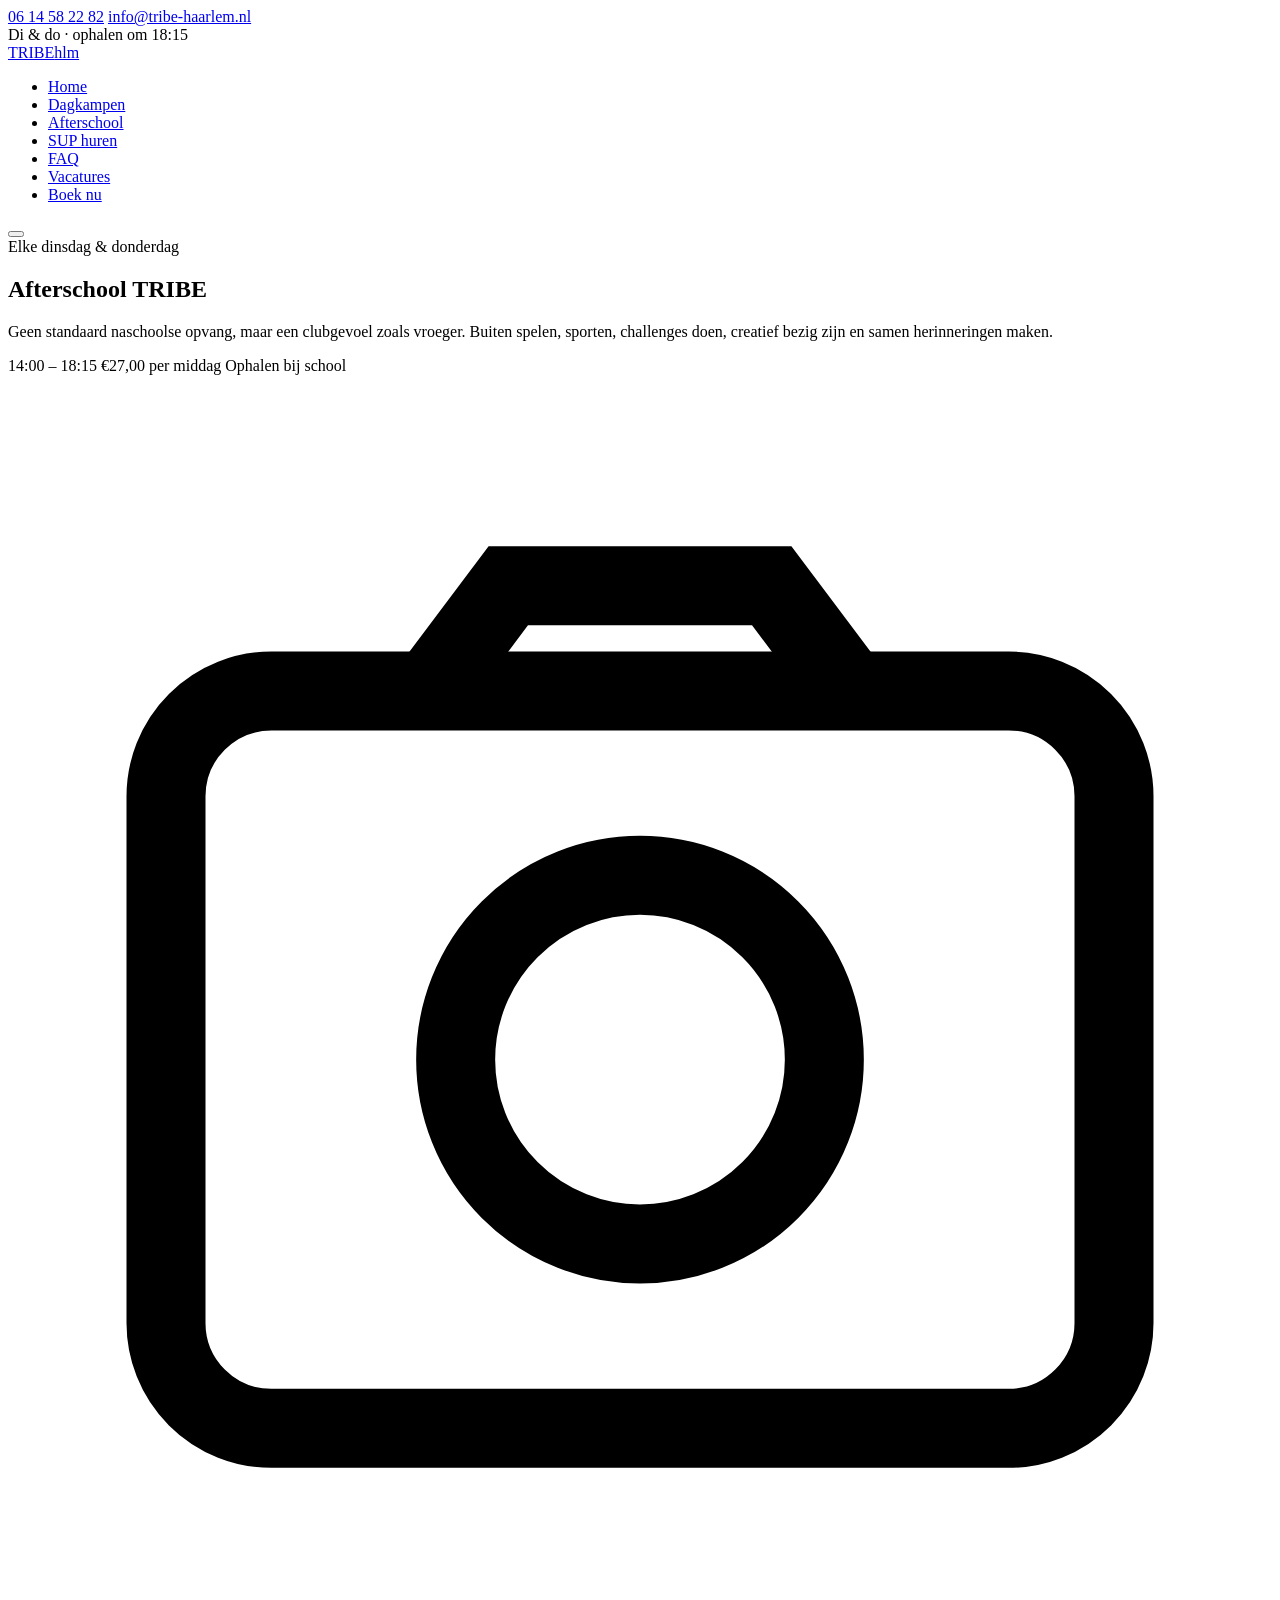
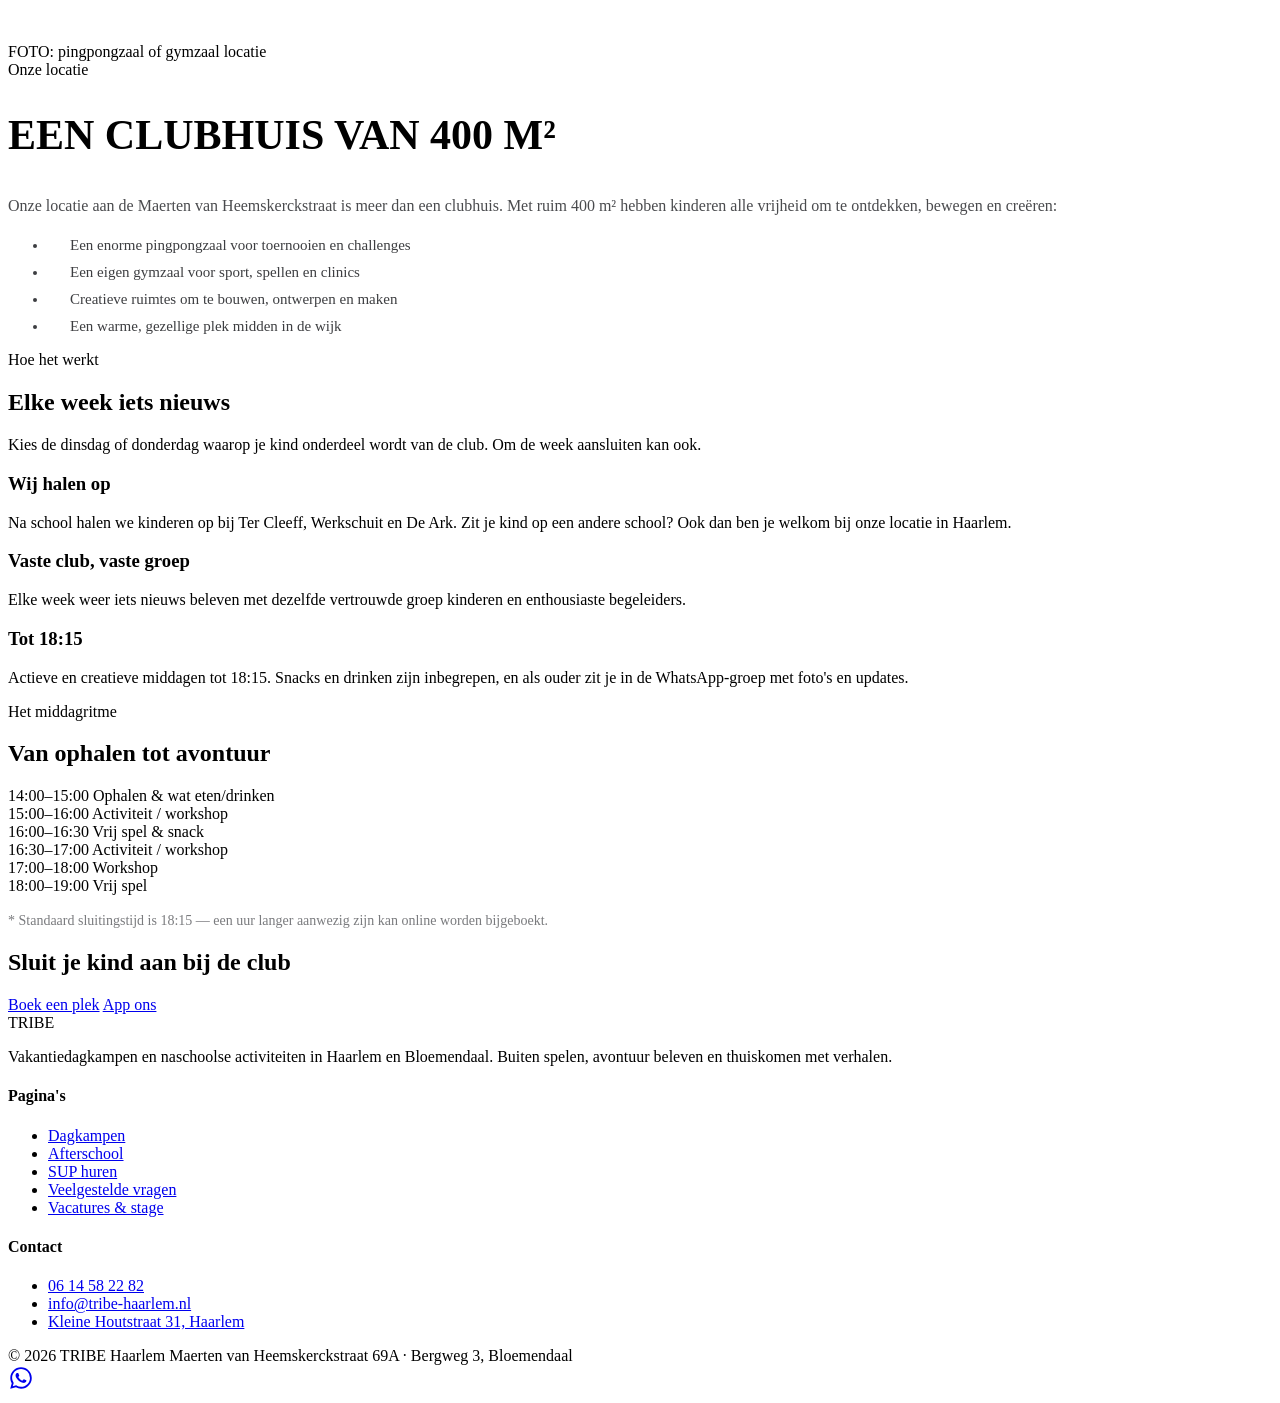
==== index.html @ 8647048a "Add initial index.html for TRIBE Haarlem" ====
<!DOCTYPE html>
<html lang="nl">
<head>
<meta charset="UTF-8">
<meta name="viewport" content="width=device-width, initial-scale=1.0">
<title>Afterschool Club — TRIBE Haarlem</title>
<meta name="description" content="Elke dinsdag en donderdag: TRIBE afterschool club in Haarlem. Ophalen bij Ter Cleeff, Werkschuit en De Ark, sluiten om 18:15. €27,00 per middag.">
<link rel="stylesheet" href="assets/style.css">
</head>
<body>

<div class="topbar">
  <div class="wrap">
    <div class="topbar-links">
      <a href="tel:0614582282">06 14 58 22 82</a>
      <a href="mailto:info@tribe-haarlem.nl">info@tribe-haarlem.nl</a>
    </div>
    <div>Di &amp; do · ophalen om 18:15</div>
  </div>
</div>

<header class="site-header">
  <nav class="nav wrap">
    <a href="index.html" class="logo">TRIBE<span>hlm</span></a>
    <ul class="nav-links" id="navLinks">
      <li><a href="index.html">Home</a></li>
      <li><a href="dagkampen.html">Dagkampen</a></li>
      <li><a href="afterschool.html" aria-current="page">Afterschool</a></li>
      <li><a href="sup.html">SUP huren</a></li>
      <li><a href="faq.html">FAQ</a></li>
      <li><a href="vacatures.html">Vacatures</a></li>
      <li><a href="contact.html" class="nav-cta">Boek nu</a></li>
    </ul>
    <button class="burger" id="burgerBtn" aria-label="Menu openen" aria-expanded="false">
      <span></span><span></span><span></span>
    </button>
  </nav>
</header>

<main>

  <section class="page-hero">
    <div class="wrap">
      <div class="eyebrow">Elke dinsdag &amp; donderdag</div>
      <h1>Afterschool TRIBE</h1>
      <p>Geen standaard naschoolse opvang, maar een clubgevoel zoals vroeger. Buiten spelen, sporten, challenges doen, creatief bezig zijn en samen herinneringen maken.</p>
      <div class="badge-strip">
        <span>14:00 – 18:15</span>
        <span>€27,00 per middag</span>
        <span>Ophalen bij school</span>
      </div>
    </div>
  </section>

  <section class="section">
    <div class="wrap two-col">
      <div class="photo-frame placeholder">
        <svg viewBox="0 0 24 24" fill="none" stroke="currentColor" stroke-width="1.5"><rect x="3" y="6" width="18" height="14" rx="2"/><circle cx="12" cy="13" r="3.5"/><path d="M8 6l1.5-2h5L16 6"/></svg>
        <span>FOTO: pingpongzaal of gymzaal locatie</span>
      </div>
      <div>
        <div class="eyebrow">Onze locatie</div>
        <h2 style="font-size:clamp(28px,4vw,42px); text-transform:uppercase; line-height:1.04;">Een clubhuis van 400 m²</h2>
        <p style="margin-top:16px; font-size:16px; line-height:1.7; color:#4a4b4e;">Onze locatie aan de Maerten van Heemskerckstraat is meer dan een clubhuis. Met ruim 400 m² hebben kinderen alle vrijheid om te ontdekken, bewegen en creëren:</p>
        <ul style="margin-top:18px; display:flex; flex-direction:column; gap:10px;">
          <li style="padding-left:22px; position:relative; font-size:15px; color:#3d3e41;"><span style="position:absolute; left:0; top:8px; width:8px; height:8px; background:var(--sand); border-radius:2px;"></span>Een enorme pingpongzaal voor toernooien en challenges</li>
          <li style="padding-left:22px; position:relative; font-size:15px; color:#3d3e41;"><span style="position:absolute; left:0; top:8px; width:8px; height:8px; background:var(--sand); border-radius:2px;"></span>Een eigen gymzaal voor sport, spellen en clinics</li>
          <li style="padding-left:22px; position:relative; font-size:15px; color:#3d3e41;"><span style="position:absolute; left:0; top:8px; width:8px; height:8px; background:var(--sand); border-radius:2px;"></span>Creatieve ruimtes om te bouwen, ontwerpen en maken</li>
          <li style="padding-left:22px; position:relative; font-size:15px; color:#3d3e41;"><span style="position:absolute; left:0; top:8px; width:8px; height:8px; background:var(--sand); border-radius:2px;"></span>Een warme, gezellige plek midden in de wijk</li>
        </ul>
      </div>
    </div>
  </section>

  <!-- HOE HET WERKT -->
  <section class="section section-charcoal">
    <div class="wrap">
      <div class="section-head">
        <div class="eyebrow">Hoe het werkt</div>
        <h2>Elke week iets nieuws</h2>
        <p>Kies de dinsdag of donderdag waarop je kind onderdeel wordt van de club. Om de week aansluiten kan ook.</p>
      </div>
      <div class="steps">
        <div class="step">
          <h3>Wij halen op</h3>
          <p>Na school halen we kinderen op bij Ter Cleeff, Werkschuit en De Ark. Zit je kind op een andere school? Ook dan ben je welkom bij onze locatie in Haarlem.</p>
        </div>
        <div class="step">
          <h3>Vaste club, vaste groep</h3>
          <p>Elke week weer iets nieuws beleven met dezelfde vertrouwde groep kinderen en enthousiaste begeleiders.</p>
        </div>
        <div class="step">
          <h3>Tot 18:15</h3>
          <p>Actieve en creatieve middagen tot 18:15. Snacks en drinken zijn inbegrepen, en als ouder zit je in de WhatsApp-groep met foto's en updates.</p>
        </div>
      </div>
    </div>
  </section>

  <!-- DAGRITME -->
  <section class="section">
    <div class="wrap">
      <div class="section-head">
        <div class="eyebrow">Het middagritme</div>
        <h2>Van ophalen tot avontuur</h2>
      </div>
      <div class="schedule" style="border-color: var(--black); background: var(--sand-pale);">
        <div class="schedule-row">
          <div class="schedule-item" style="border-right-color: rgba(0,0,0,.12);">
            <span class="schedule-time" style="color:var(--sand-dark);">14:00–15:00</span>
            <span class="schedule-label" style="color:var(--black);">Ophalen &amp; wat eten/drinken</span>
          </div>
          <div class="schedule-item" style="border-right-color: rgba(0,0,0,.12);">
            <span class="schedule-time" style="color:var(--sand-dark);">15:00–16:00</span>
            <span class="schedule-label" style="color:var(--black);">Activiteit / workshop</span>
          </div>
          <div class="schedule-item" style="border-right-color: rgba(0,0,0,.12);">
            <span class="schedule-time" style="color:var(--sand-dark);">16:00–16:30</span>
            <span class="schedule-label" style="color:var(--black);">Vrij spel &amp; snack</span>
          </div>
          <div class="schedule-item" style="border-right-color: rgba(0,0,0,.12);">
            <span class="schedule-time" style="color:var(--sand-dark);">16:30–17:00</span>
            <span class="schedule-label" style="color:var(--black);">Activiteit / workshop</span>
          </div>
          <div class="schedule-item" style="border-right-color: rgba(0,0,0,.12);">
            <span class="schedule-time" style="color:var(--sand-dark);">17:00–18:00</span>
            <span class="schedule-label" style="color:var(--black);">Workshop</span>
          </div>
          <div class="schedule-item">
            <span class="schedule-time" style="color:var(--sand-dark);">18:00–19:00</span>
            <span class="schedule-label" style="color:var(--black);">Vrij spel</span>
          </div>
        </div>
      </div>
      <p style="margin-top:18px; font-size:14px; color:#7a7b7e; font-family:var(--font-mono);">* Standaard sluitingstijd is 18:15 — een uur langer aanwezig zijn kan online worden bijgeboekt.</p>
    </div>
  </section>

  <section class="section tight">
    <div class="wrap">
      <div class="cta-band">
        <h2>Sluit je kind aan bij de club</h2>
        <div class="hero-actions" style="margin-top:0;">
          <a href="contact.html" class="btn btn-primary">Boek een plek</a>
          <a href="https://wa.me/31614582282" class="btn btn-outline">App ons</a>
        </div>
      </div>
    </div>
  </section>

</main>

<footer class="site-footer">
  <div class="wrap">
    <div class="footer-grid">
      <div>
        <div class="footer-logo">TRIBE</div>
        <p>Vakantiedagkampen en naschoolse activiteiten in Haarlem en Bloemendaal. Buiten spelen, avontuur beleven en thuiskomen met verhalen.</p>
      </div>
      <div class="footer-col">
        <h4>Pagina's</h4>
        <ul>
          <li><a href="dagkampen.html">Dagkampen</a></li>
          <li><a href="afterschool.html">Afterschool</a></li>
          <li><a href="sup.html">SUP huren</a></li>
          <li><a href="faq.html">Veelgestelde vragen</a></li>
          <li><a href="vacatures.html">Vacatures &amp; stage</a></li>
        </ul>
      </div>
      <div class="footer-col">
        <h4>Contact</h4>
        <ul>
          <li><a href="tel:0614582282">06 14 58 22 82</a></li>
          <li><a href="mailto:info@tribe-haarlem.nl">info@tribe-haarlem.nl</a></li>
          <li><a href="contact.html">Kleine Houtstraat 31, Haarlem</a></li>
        </ul>
      </div>
    </div>
    <div class="footer-bottom">
      <span>© 2026 TRIBE Haarlem</span>
      <span>Maerten van Heemskerckstraat 69A · Bergweg 3, Bloemendaal</span>
    </div>
  </div>
</footer>

<a href="https://wa.me/31614582282" class="whatsapp-float" aria-label="App ons op WhatsApp">
  <svg width="26" height="26" viewBox="0 0 24 24" fill="currentColor"><path d="M12.04 2C6.58 2 2.13 6.45 2.13 11.91c0 1.75.46 3.45 1.32 4.95L2.05 22l5.25-1.38a9.9 9.9 0 0 0 4.74 1.21h.01c5.46 0 9.9-4.45 9.9-9.91C21.95 6.45 17.5 2 12.04 2zm0 18.12h-.01a8.2 8.2 0 0 1-4.18-1.15l-.3-.18-3.12.82.83-3.04-.2-.31a8.17 8.17 0 0 1-1.26-4.35c0-4.53 3.69-8.22 8.24-8.22 2.2 0 4.27.86 5.83 2.42a8.18 8.18 0 0 1 2.41 5.81c0 4.53-3.69 8.2-8.24 8.2zm4.52-6.16c-.25-.12-1.47-.72-1.69-.81-.23-.08-.39-.12-.56.13-.17.25-.64.81-.78.97-.14.17-.29.19-.53.06-.25-.12-1.05-.39-2-1.23-.74-.66-1.24-1.47-1.39-1.72-.14-.25-.02-.38.11-.51.11-.11.25-.29.37-.43.12-.14.16-.25.25-.41.08-.17.04-.31-.02-.43-.06-.12-.56-1.35-.77-1.85-.2-.48-.41-.42-.56-.43-.14-.01-.31-.01-.48-.01-.17 0-.43.06-.66.31-.23.25-.86.84-.86 2.04 0 1.2.88 2.37 1 2.53.12.17 1.73 2.64 4.19 3.7.58.25 1.04.4 1.4.51.59.19 1.12.16 1.54.1.47-.07 1.47-.6 1.68-1.18.21-.58.21-1.07.15-1.18-.06-.11-.23-.17-.48-.29z"/></svg>
</a>

<script src="assets/script.js"></script>
</body>
</html>
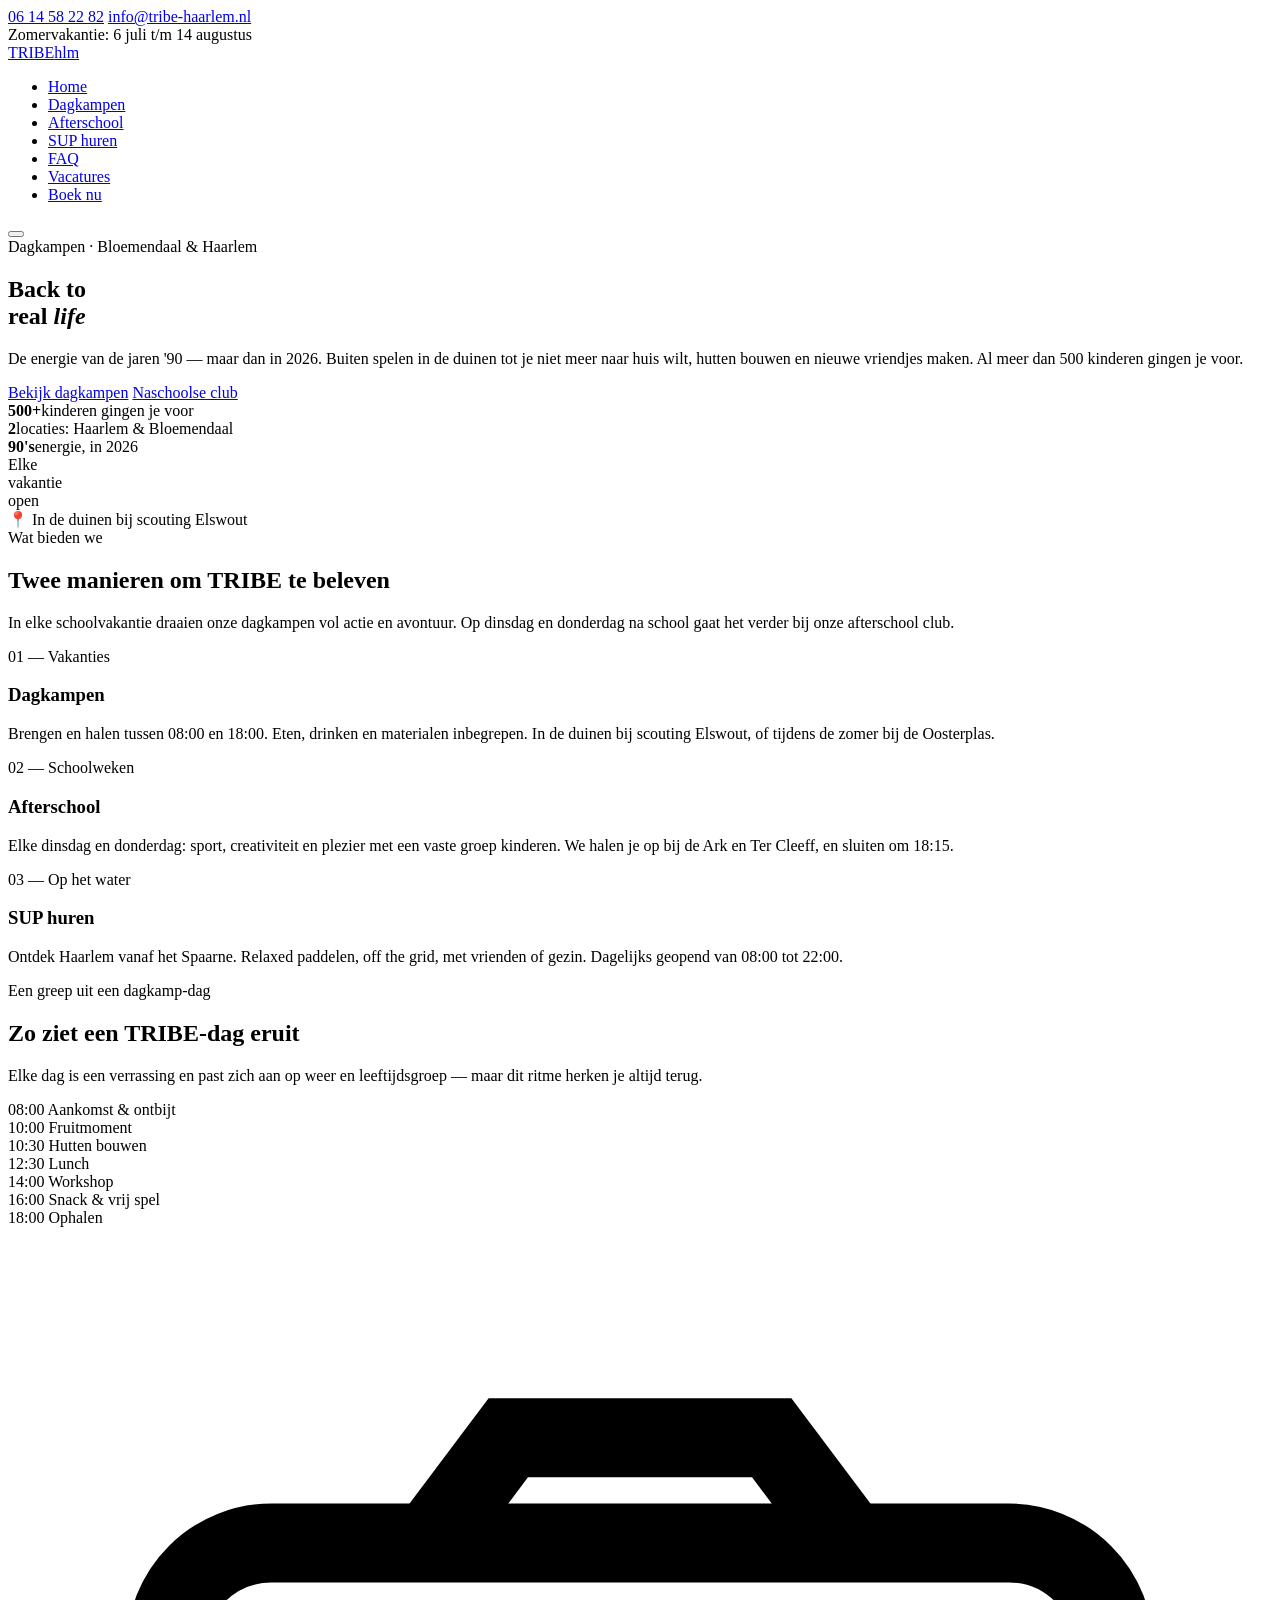
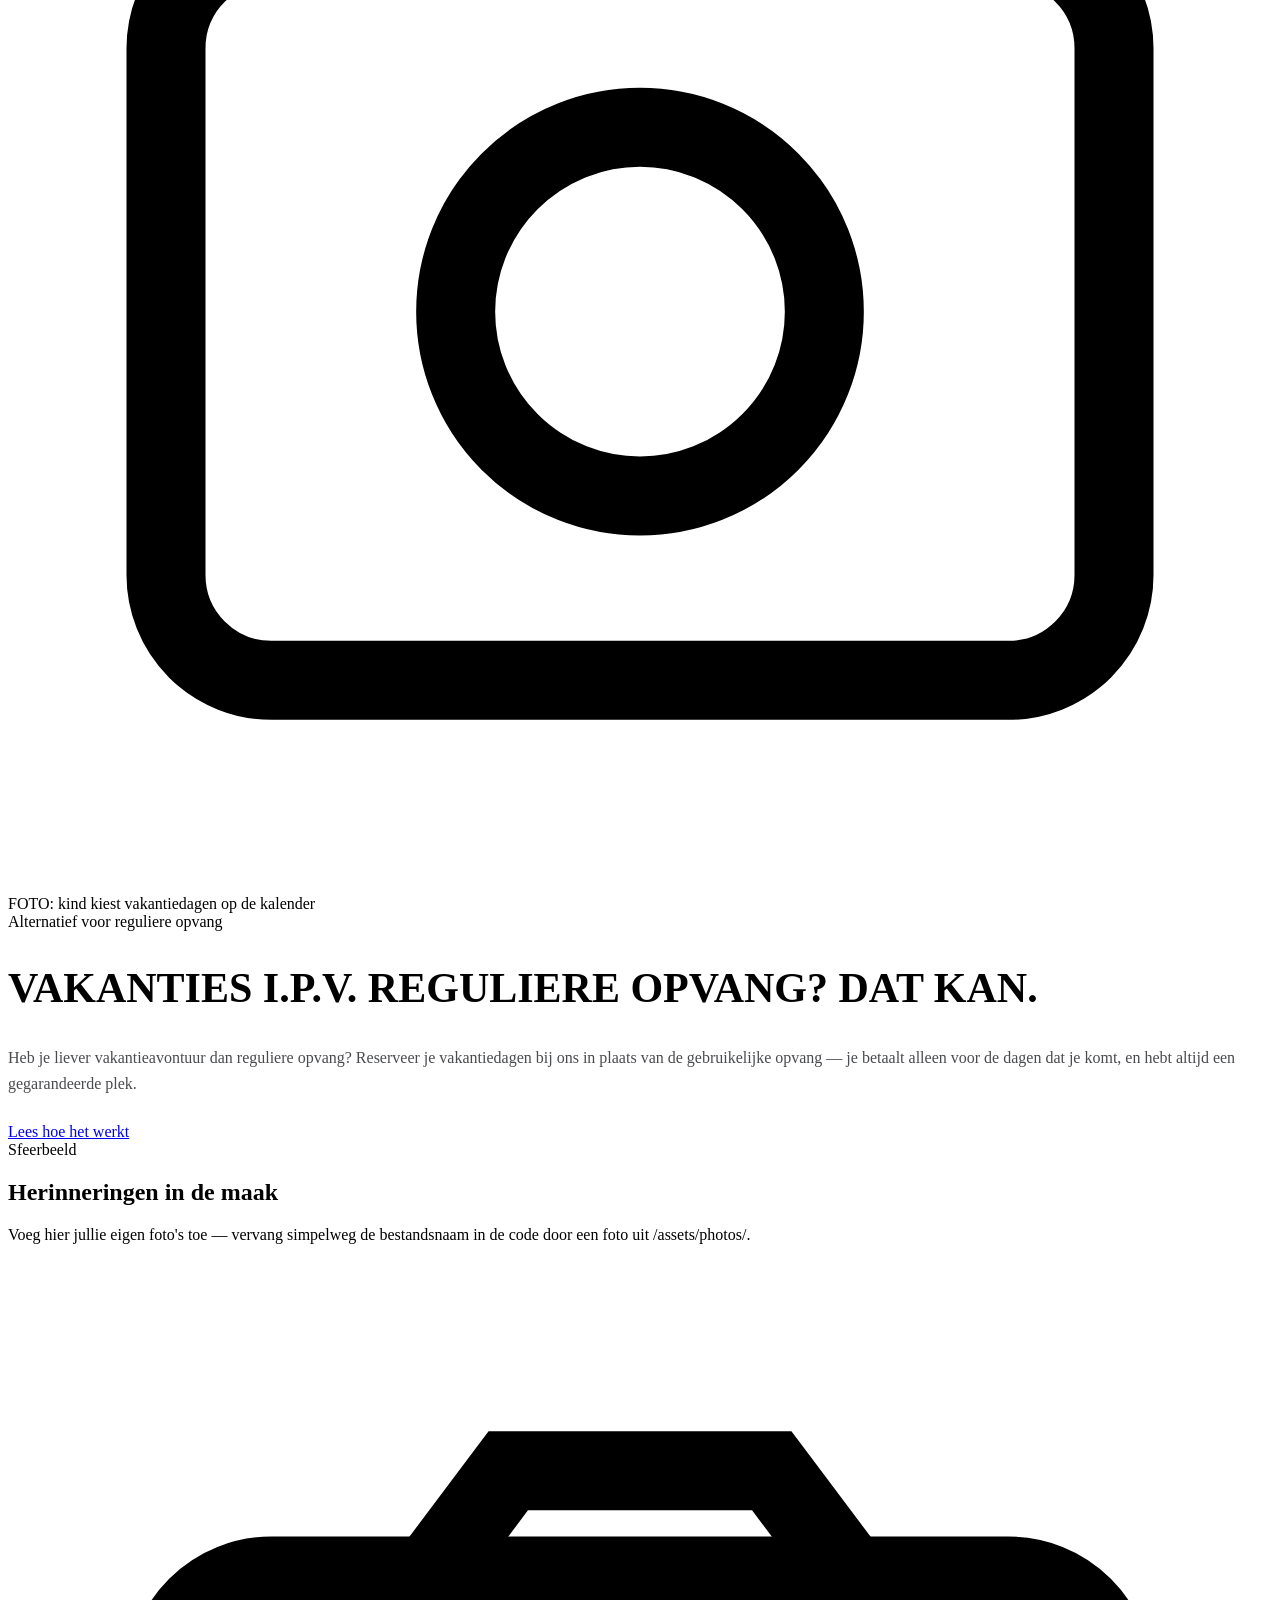
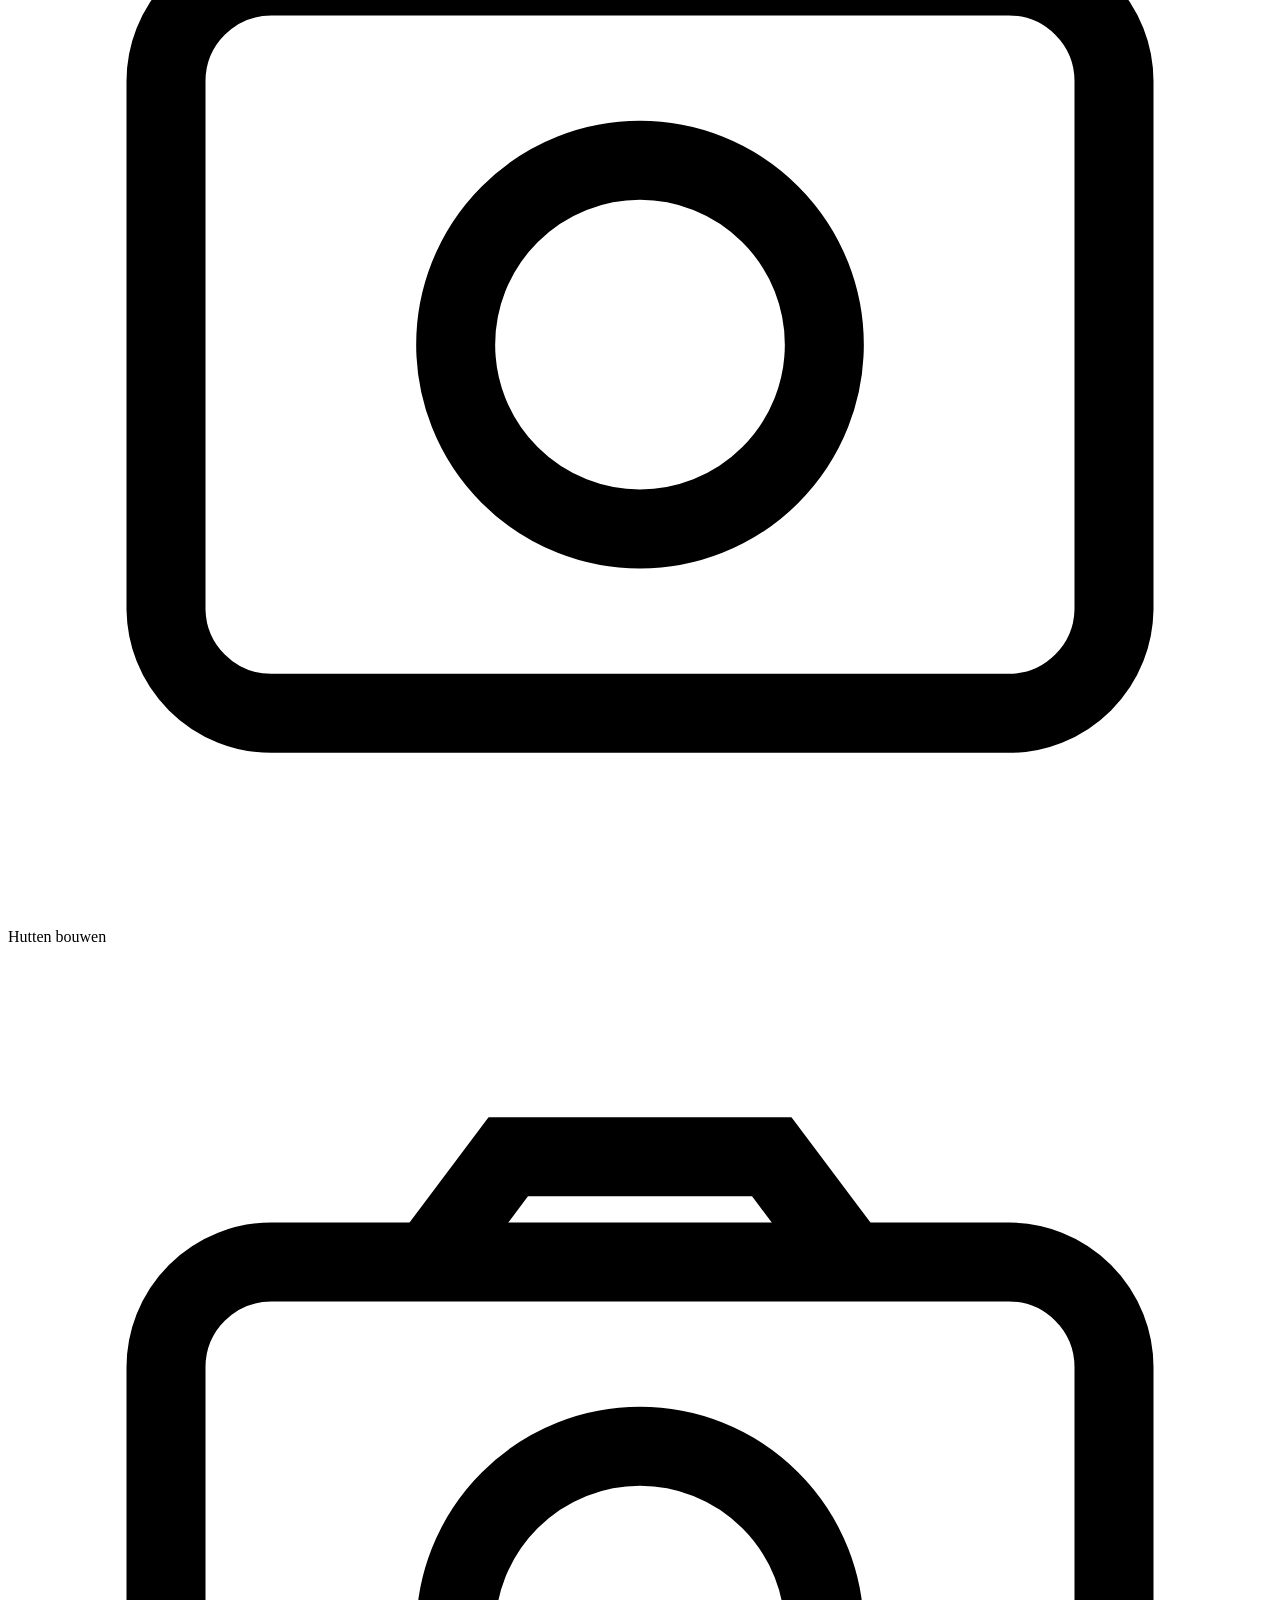
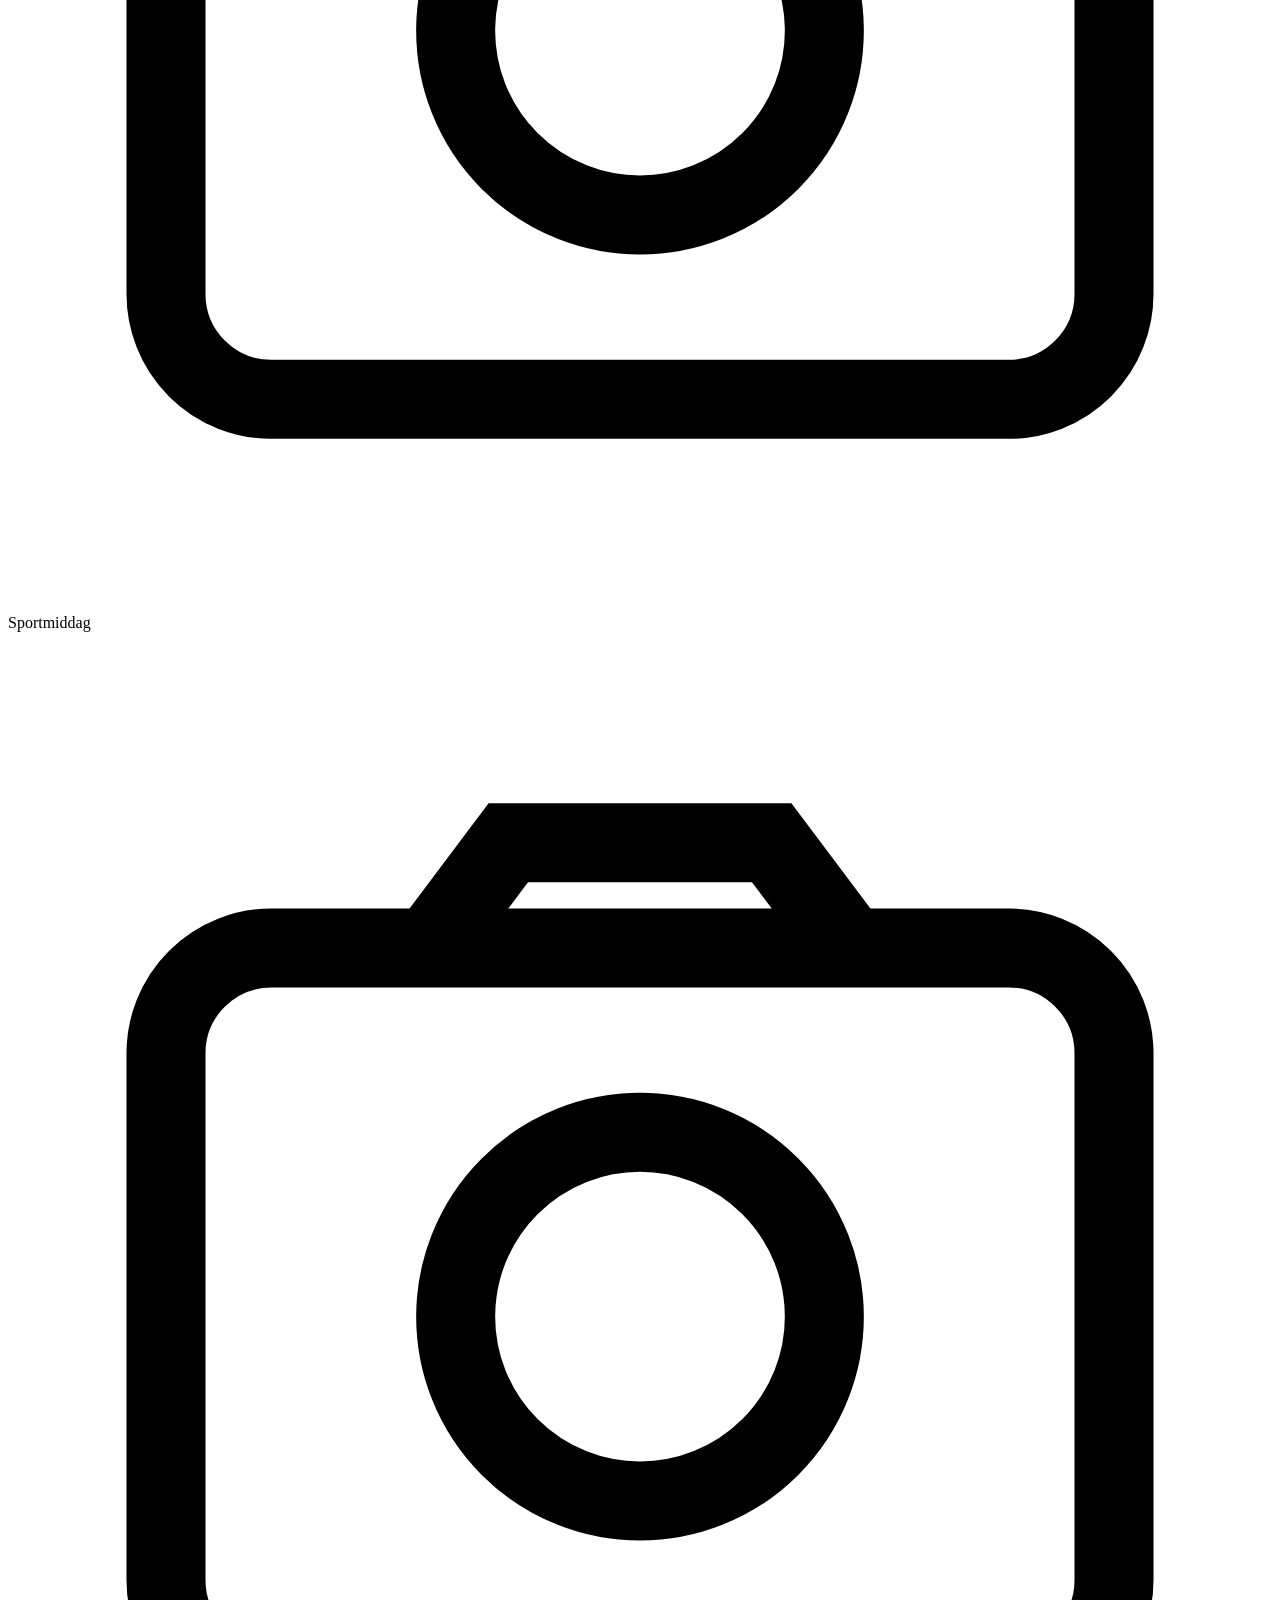
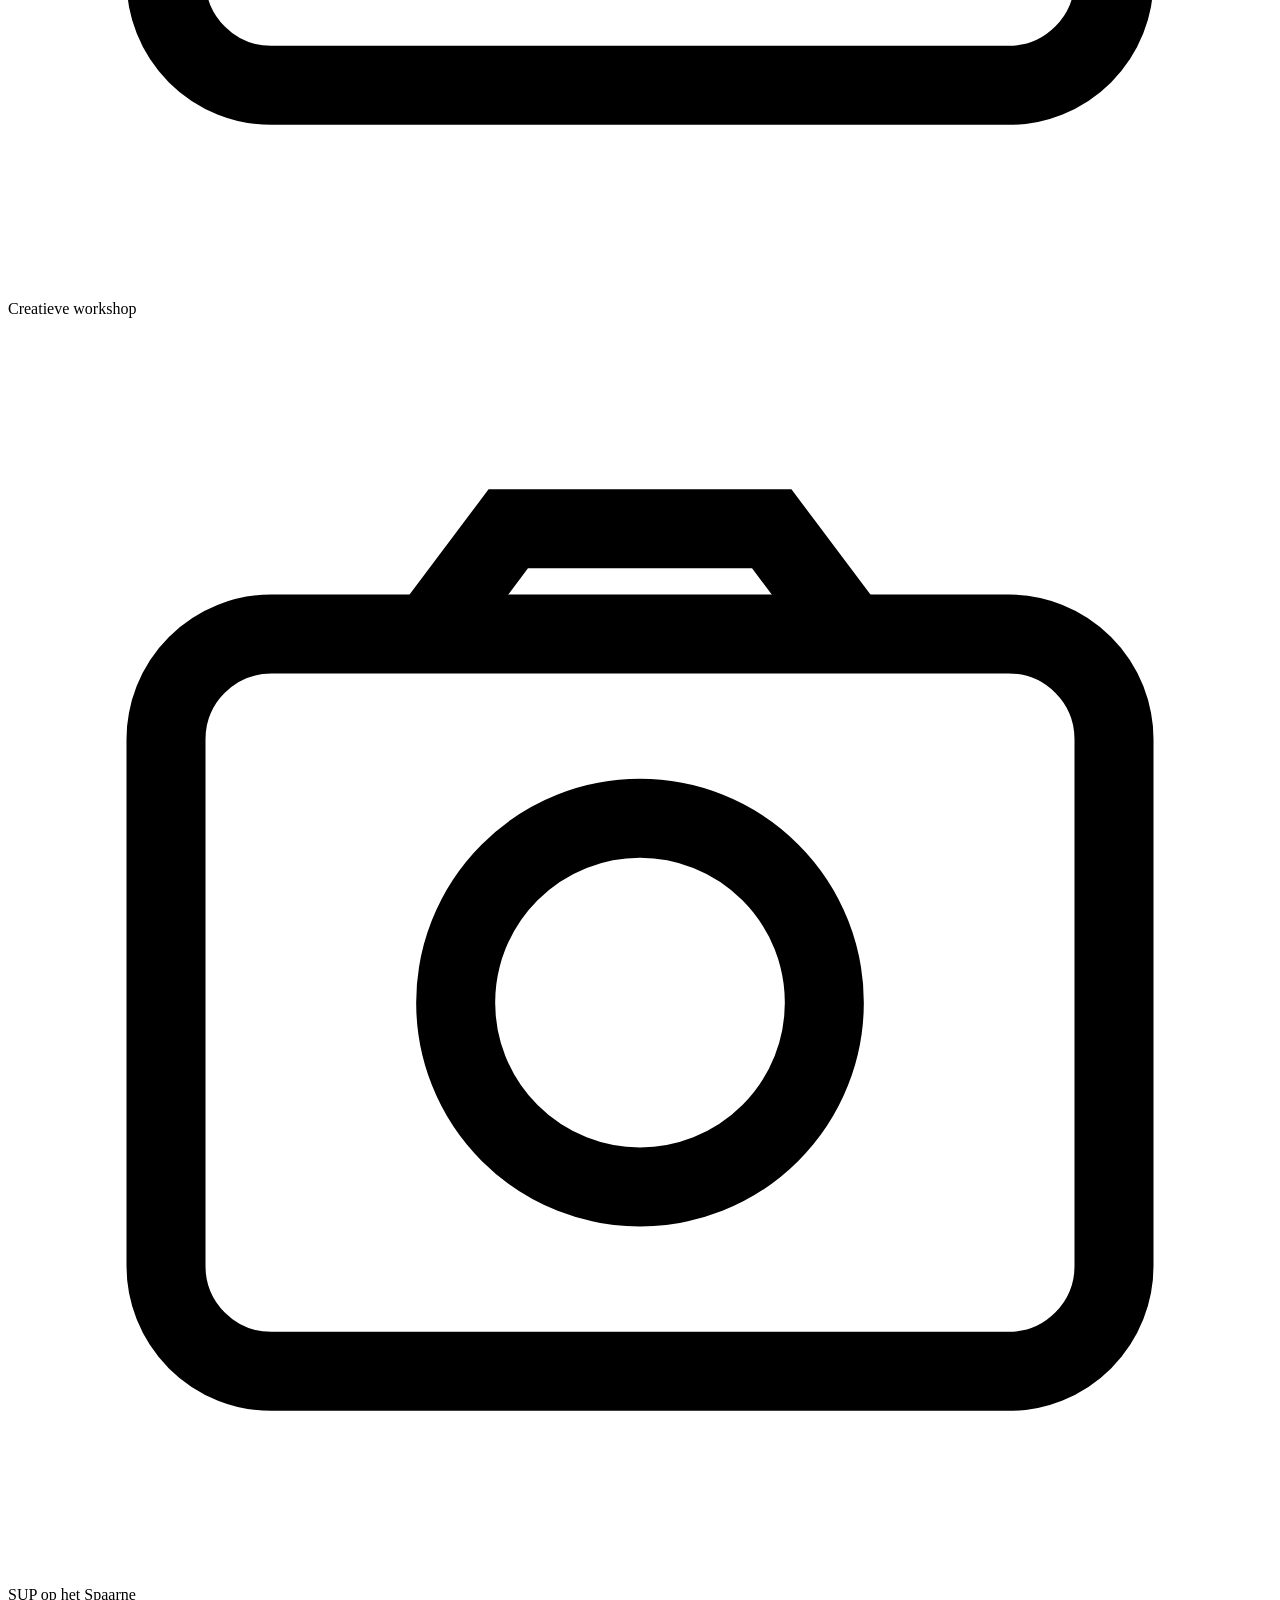
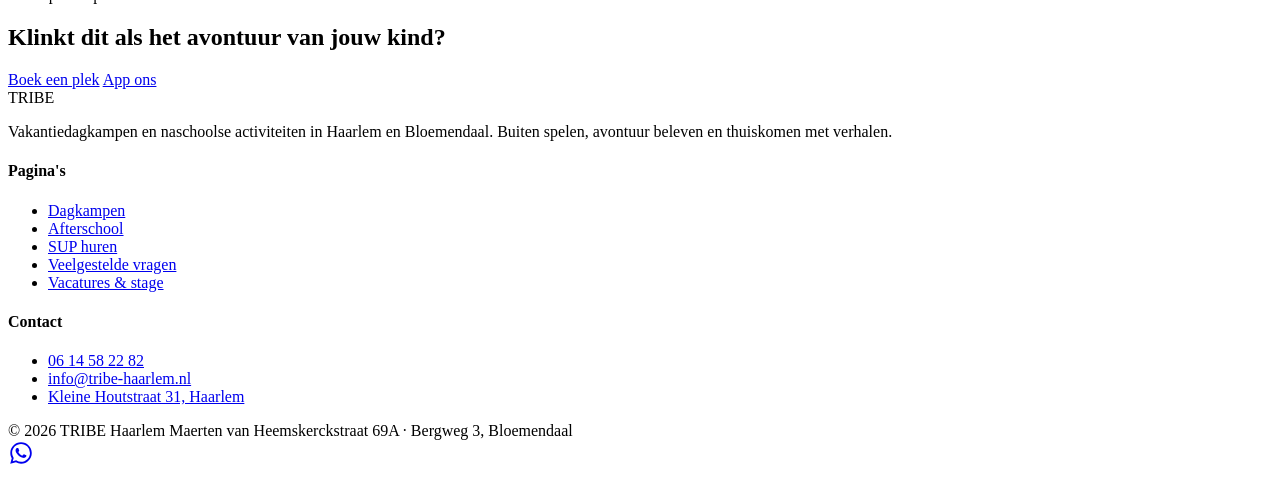
==== commit a6cb04aa: "Revise index.html content and meta information Updated title and description meta tags, modified con" ====
--- a/index.html
+++ b/index.html
@@ -3,8 +3,8 @@
 <head>
 <meta charset="UTF-8">
 <meta name="viewport" content="width=device-width, initial-scale=1.0">
-<title>Afterschool Club — TRIBE Haarlem</title>
-<meta name="description" content="Elke dinsdag en donderdag: TRIBE afterschool club in Haarlem. Ophalen bij Ter Cleeff, Werkschuit en De Ark, sluiten om 18:15. €27,00 per middag.">
+<title>TRIBE Haarlem — Dagkampen &amp; Naschoolse Club</title>
+<meta name="description" content="TRIBE organiseert vakantiedagkampen en een naschoolse club (di &amp; do) in Haarlem en Bloemendaal. Buiten spelen, avontuur en de sfeer van vroeger — in 2026.">
 <link rel="stylesheet" href="assets/style.css">
 </head>
 <body>
@@ -15,7 +15,7 @@
       <a href="tel:0614582282">06 14 58 22 82</a>
       <a href="mailto:info@tribe-haarlem.nl">info@tribe-haarlem.nl</a>
     </div>
-    <div>Di &amp; do · ophalen om 18:15</div>
+    <div>Zomervakantie: 6 juli t/m 14 augustus</div>
   </div>
 </div>
 
@@ -23,9 +23,9 @@
   <nav class="nav wrap">
     <a href="index.html" class="logo">TRIBE<span>hlm</span></a>
     <ul class="nav-links" id="navLinks">
-      <li><a href="index.html">Home</a></li>
+      <li><a href="index.html" aria-current="page">Home</a></li>
       <li><a href="dagkampen.html">Dagkampen</a></li>
-      <li><a href="afterschool.html" aria-current="page">Afterschool</a></li>
+      <li><a href="afterschool.html">Afterschool</a></li>
       <li><a href="sup.html">SUP huren</a></li>
       <li><a href="faq.html">FAQ</a></li>
       <li><a href="vacatures.html">Vacatures</a></li>
@@ -39,107 +39,144 @@
 
 <main>
 
-  <section class="page-hero">
-    <div class="wrap">
-      <div class="eyebrow">Elke dinsdag &amp; donderdag</div>
-      <h1>Afterschool TRIBE</h1>
-      <p>Geen standaard naschoolse opvang, maar een clubgevoel zoals vroeger. Buiten spelen, sporten, challenges doen, creatief bezig zijn en samen herinneringen maken.</p>
-      <div class="badge-strip">
-        <span>14:00 – 18:15</span>
-        <span>€27,00 per middag</span>
-        <span>Ophalen bij school</span>
-      </div>
-    </div>
-  </section>
-
+  <!-- HERO -->
+  <section class="hero">
+    <div class="wrap">
+      <div class="hero-copy">
+        <div class="hero-eyebrow">Dagkampen · Bloemendaal &amp; Haarlem</div>
+        <h1>Back to<br>real <em>life</em></h1>
+        <p class="lead">De energie van de jaren '90 — maar dan in 2026. Buiten spelen in de duinen tot je niet meer naar huis wilt, hutten bouwen en nieuwe vriendjes maken. Al meer dan 500 kinderen gingen je voor.</p>
+        <div class="hero-actions">
+          <a href="dagkampen.html" class="btn btn-sand">Bekijk dagkampen</a>
+          <a href="afterschool.html" class="btn btn-outline">Naschoolse club</a>
+        </div>
+        <div class="hero-stats">
+          <div><strong>500+</strong><span>kinderen gingen je voor</span></div>
+          <div><strong>2</strong><span>locaties: Haarlem &amp; Bloemendaal</span></div>
+          <div><strong>90's</strong><span>energie, in 2026</span></div>
+        </div>
+      </div>
+      <div class="hero-visual">
+        <div class="hero-badge">Elke<br>vakantie<br>open</div>
+        <div class="hero-frame">
+          <img src="assets/photos/hero-duinen.jpg" alt="Kinderen spelen buiten in de duinen bij TRIBE" onerror="this.style.display='none'; this.nextElementSibling.style.display='flex';">
+          <div class="tag">📍 In de duinen bij scouting Elswout</div>
+        </div>
+      </div>
+    </div>
+  </section>
+
+  <!-- WAT BIEDEN WE -->
   <section class="section">
+    <div class="wrap">
+      <div class="section-head">
+        <div class="eyebrow">Wat bieden we</div>
+        <h2>Twee manieren om TRIBE te beleven</h2>
+        <p>In elke schoolvakantie draaien onze dagkampen vol actie en avontuur. Op dinsdag en donderdag na school gaat het verder bij onze afterschool club.</p>
+      </div>
+      <div class="offer-grid">
+        <div class="offer-card">
+          <div class="offer-num">01 — Vakanties</div>
+          <h3>Dagkampen</h3>
+          <p>Brengen en halen tussen 08:00 en 18:00. Eten, drinken en materialen inbegrepen. In de duinen bij scouting Elswout, of tijdens de zomer bij de Oosterplas.</p>
+        </div>
+        <div class="offer-card">
+          <div class="offer-num">02 — Schoolweken</div>
+          <h3>Afterschool</h3>
+          <p>Elke dinsdag en donderdag: sport, creativiteit en plezier met een vaste groep kinderen. We halen je op bij de Ark en Ter Cleeff, en sluiten om 18:15.</p>
+        </div>
+        <div class="offer-card">
+          <div class="offer-num">03 — Op het water</div>
+          <h3>SUP huren</h3>
+          <p>Ontdek Haarlem vanaf het Spaarne. Relaxed paddelen, off the grid, met vrienden of gezin. Dagelijks geopend van 08:00 tot 22:00.</p>
+        </div>
+      </div>
+    </div>
+  </section>
+
+  <!-- SIGNATURE: DAGPROGRAMMA STRIP -->
+  <section class="section section-charcoal">
+    <div class="wrap">
+      <div class="section-head">
+        <div class="eyebrow">Een greep uit een dagkamp-dag</div>
+        <h2>Zo ziet een TRIBE-dag eruit</h2>
+        <p>Elke dag is een verrassing en past zich aan op weer en leeftijdsgroep — maar dit ritme herken je altijd terug.</p>
+      </div>
+      <div class="schedule">
+        <div class="schedule-row">
+          <div class="schedule-item">
+            <span class="schedule-time">08:00</span>
+            <span class="schedule-label">Aankomst &amp; ontbijt</span>
+          </div>
+          <div class="schedule-item">
+            <span class="schedule-time">10:00</span>
+            <span class="schedule-label">Fruitmoment</span>
+          </div>
+          <div class="schedule-item">
+            <span class="schedule-time">10:30</span>
+            <span class="schedule-label">Hutten bouwen</span>
+          </div>
+          <div class="schedule-item">
+            <span class="schedule-time">12:30</span>
+            <span class="schedule-label">Lunch</span>
+          </div>
+          <div class="schedule-item">
+            <span class="schedule-time">14:00</span>
+            <span class="schedule-label">Workshop</span>
+          </div>
+          <div class="schedule-item">
+            <span class="schedule-time">16:00</span>
+            <span class="schedule-label">Snack &amp; vrij spel</span>
+          </div>
+          <div class="schedule-item">
+            <span class="schedule-time">18:00</span>
+            <span class="schedule-label">Ophalen</span>
+          </div>
+        </div>
+      </div>
+    </div>
+  </section>
+
+  <!-- VAKANTIES I.P.V. OPVANG TEASER -->
+  <section class="section section-sand">
     <div class="wrap two-col">
       <div class="photo-frame placeholder">
         <svg viewBox="0 0 24 24" fill="none" stroke="currentColor" stroke-width="1.5"><rect x="3" y="6" width="18" height="14" rx="2"/><circle cx="12" cy="13" r="3.5"/><path d="M8 6l1.5-2h5L16 6"/></svg>
-        <span>FOTO: pingpongzaal of gymzaal locatie</span>
+        <span>FOTO: kind kiest vakantiedagen op de kalender</span>
       </div>
       <div>
-        <div class="eyebrow">Onze locatie</div>
-        <h2 style="font-size:clamp(28px,4vw,42px); text-transform:uppercase; line-height:1.04;">Een clubhuis van 400 m²</h2>
-        <p style="margin-top:16px; font-size:16px; line-height:1.7; color:#4a4b4e;">Onze locatie aan de Maerten van Heemskerckstraat is meer dan een clubhuis. Met ruim 400 m² hebben kinderen alle vrijheid om te ontdekken, bewegen en creëren:</p>
-        <ul style="margin-top:18px; display:flex; flex-direction:column; gap:10px;">
-          <li style="padding-left:22px; position:relative; font-size:15px; color:#3d3e41;"><span style="position:absolute; left:0; top:8px; width:8px; height:8px; background:var(--sand); border-radius:2px;"></span>Een enorme pingpongzaal voor toernooien en challenges</li>
-          <li style="padding-left:22px; position:relative; font-size:15px; color:#3d3e41;"><span style="position:absolute; left:0; top:8px; width:8px; height:8px; background:var(--sand); border-radius:2px;"></span>Een eigen gymzaal voor sport, spellen en clinics</li>
-          <li style="padding-left:22px; position:relative; font-size:15px; color:#3d3e41;"><span style="position:absolute; left:0; top:8px; width:8px; height:8px; background:var(--sand); border-radius:2px;"></span>Creatieve ruimtes om te bouwen, ontwerpen en maken</li>
-          <li style="padding-left:22px; position:relative; font-size:15px; color:#3d3e41;"><span style="position:absolute; left:0; top:8px; width:8px; height:8px; background:var(--sand); border-radius:2px;"></span>Een warme, gezellige plek midden in de wijk</li>
-        </ul>
-      </div>
-    </div>
-  </section>
-
-  <!-- HOE HET WERKT -->
-  <section class="section section-charcoal">
+        <div class="eyebrow">Alternatief voor reguliere opvang</div>
+        <h2 style="font-size:clamp(28px,4vw,42px); text-transform:uppercase; line-height:1.05;">Vakanties i.p.v. reguliere opvang? Dat kan.</h2>
+        <p style="margin-top:16px; font-size:16px; line-height:1.65; color:#4a4b4e;">Heb je liever vakantieavontuur dan reguliere opvang? Reserveer je vakantiedagen bij ons in plaats van de gebruikelijke opvang — je betaalt alleen voor de dagen dat je komt, en hebt altijd een gegarandeerde plek.</p>
+        <div class="hero-actions" style="margin-top:26px;">
+          <a href="dagkampen.html#vakantieopvang" class="btn btn-primary">Lees hoe het werkt</a>
+        </div>
+      </div>
+    </div>
+  </section>
+
+  <!-- GALLERY TEASER -->
+  <section class="section">
     <div class="wrap">
       <div class="section-head">
-        <div class="eyebrow">Hoe het werkt</div>
-        <h2>Elke week iets nieuws</h2>
-        <p>Kies de dinsdag of donderdag waarop je kind onderdeel wordt van de club. Om de week aansluiten kan ook.</p>
-      </div>
-      <div class="steps">
-        <div class="step">
-          <h3>Wij halen op</h3>
-          <p>Na school halen we kinderen op bij Ter Cleeff, Werkschuit en De Ark. Zit je kind op een andere school? Ook dan ben je welkom bij onze locatie in Haarlem.</p>
-        </div>
-        <div class="step">
-          <h3>Vaste club, vaste groep</h3>
-          <p>Elke week weer iets nieuws beleven met dezelfde vertrouwde groep kinderen en enthousiaste begeleiders.</p>
-        </div>
-        <div class="step">
-          <h3>Tot 18:15</h3>
-          <p>Actieve en creatieve middagen tot 18:15. Snacks en drinken zijn inbegrepen, en als ouder zit je in de WhatsApp-groep met foto's en updates.</p>
-        </div>
-      </div>
-    </div>
-  </section>
-
-  <!-- DAGRITME -->
-  <section class="section">
-    <div class="wrap">
-      <div class="section-head">
-        <div class="eyebrow">Het middagritme</div>
-        <h2>Van ophalen tot avontuur</h2>
-      </div>
-      <div class="schedule" style="border-color: var(--black); background: var(--sand-pale);">
-        <div class="schedule-row">
-          <div class="schedule-item" style="border-right-color: rgba(0,0,0,.12);">
-            <span class="schedule-time" style="color:var(--sand-dark);">14:00–15:00</span>
-            <span class="schedule-label" style="color:var(--black);">Ophalen &amp; wat eten/drinken</span>
-          </div>
-          <div class="schedule-item" style="border-right-color: rgba(0,0,0,.12);">
-            <span class="schedule-time" style="color:var(--sand-dark);">15:00–16:00</span>
-            <span class="schedule-label" style="color:var(--black);">Activiteit / workshop</span>
-          </div>
-          <div class="schedule-item" style="border-right-color: rgba(0,0,0,.12);">
-            <span class="schedule-time" style="color:var(--sand-dark);">16:00–16:30</span>
-            <span class="schedule-label" style="color:var(--black);">Vrij spel &amp; snack</span>
-          </div>
-          <div class="schedule-item" style="border-right-color: rgba(0,0,0,.12);">
-            <span class="schedule-time" style="color:var(--sand-dark);">16:30–17:00</span>
-            <span class="schedule-label" style="color:var(--black);">Activiteit / workshop</span>
-          </div>
-          <div class="schedule-item" style="border-right-color: rgba(0,0,0,.12);">
-            <span class="schedule-time" style="color:var(--sand-dark);">17:00–18:00</span>
-            <span class="schedule-label" style="color:var(--black);">Workshop</span>
-          </div>
-          <div class="schedule-item">
-            <span class="schedule-time" style="color:var(--sand-dark);">18:00–19:00</span>
-            <span class="schedule-label" style="color:var(--black);">Vrij spel</span>
-          </div>
-        </div>
-      </div>
-      <p style="margin-top:18px; font-size:14px; color:#7a7b7e; font-family:var(--font-mono);">* Standaard sluitingstijd is 18:15 — een uur langer aanwezig zijn kan online worden bijgeboekt.</p>
-    </div>
-  </section>
-
+        <div class="eyebrow">Sfeerbeeld</div>
+        <h2>Herinneringen in de maak</h2>
+        <p>Voeg hier jullie eigen foto's toe — vervang simpelweg de bestandsnaam in de code door een foto uit /assets/photos/.</p>
+      </div>
+      <div class="gallery-grid">
+        <div class="photo-frame placeholder"><svg viewBox="0 0 24 24" fill="none" stroke="currentColor" stroke-width="1.5"><rect x="3" y="6" width="18" height="14" rx="2"/><circle cx="12" cy="13" r="3.5"/><path d="M8 6l1.5-2h5L16 6"/></svg><span>Hutten bouwen</span></div>
+        <div class="photo-frame placeholder"><svg viewBox="0 0 24 24" fill="none" stroke="currentColor" stroke-width="1.5"><rect x="3" y="6" width="18" height="14" rx="2"/><circle cx="12" cy="13" r="3.5"/><path d="M8 6l1.5-2h5L16 6"/></svg><span>Sportmiddag</span></div>
+        <div class="photo-frame placeholder"><svg viewBox="0 0 24 24" fill="none" stroke="currentColor" stroke-width="1.5"><rect x="3" y="6" width="18" height="14" rx="2"/><circle cx="12" cy="13" r="3.5"/><path d="M8 6l1.5-2h5L16 6"/></svg><span>Creatieve workshop</span></div>
+        <div class="photo-frame placeholder"><svg viewBox="0 0 24 24" fill="none" stroke="currentColor" stroke-width="1.5"><rect x="3" y="6" width="18" height="14" rx="2"/><circle cx="12" cy="13" r="3.5"/><path d="M8 6l1.5-2h5L16 6"/></svg><span>SUP op het Spaarne</span></div>
+      </div>
+    </div>
+  </section>
+
+  <!-- CTA -->
   <section class="section tight">
     <div class="wrap">
       <div class="cta-band">
-        <h2>Sluit je kind aan bij de club</h2>
+        <h2>Klinkt dit als het avontuur van jouw kind?</h2>
         <div class="hero-actions" style="margin-top:0;">
           <a href="contact.html" class="btn btn-primary">Boek een plek</a>
           <a href="https://wa.me/31614582282" class="btn btn-outline">App ons</a>
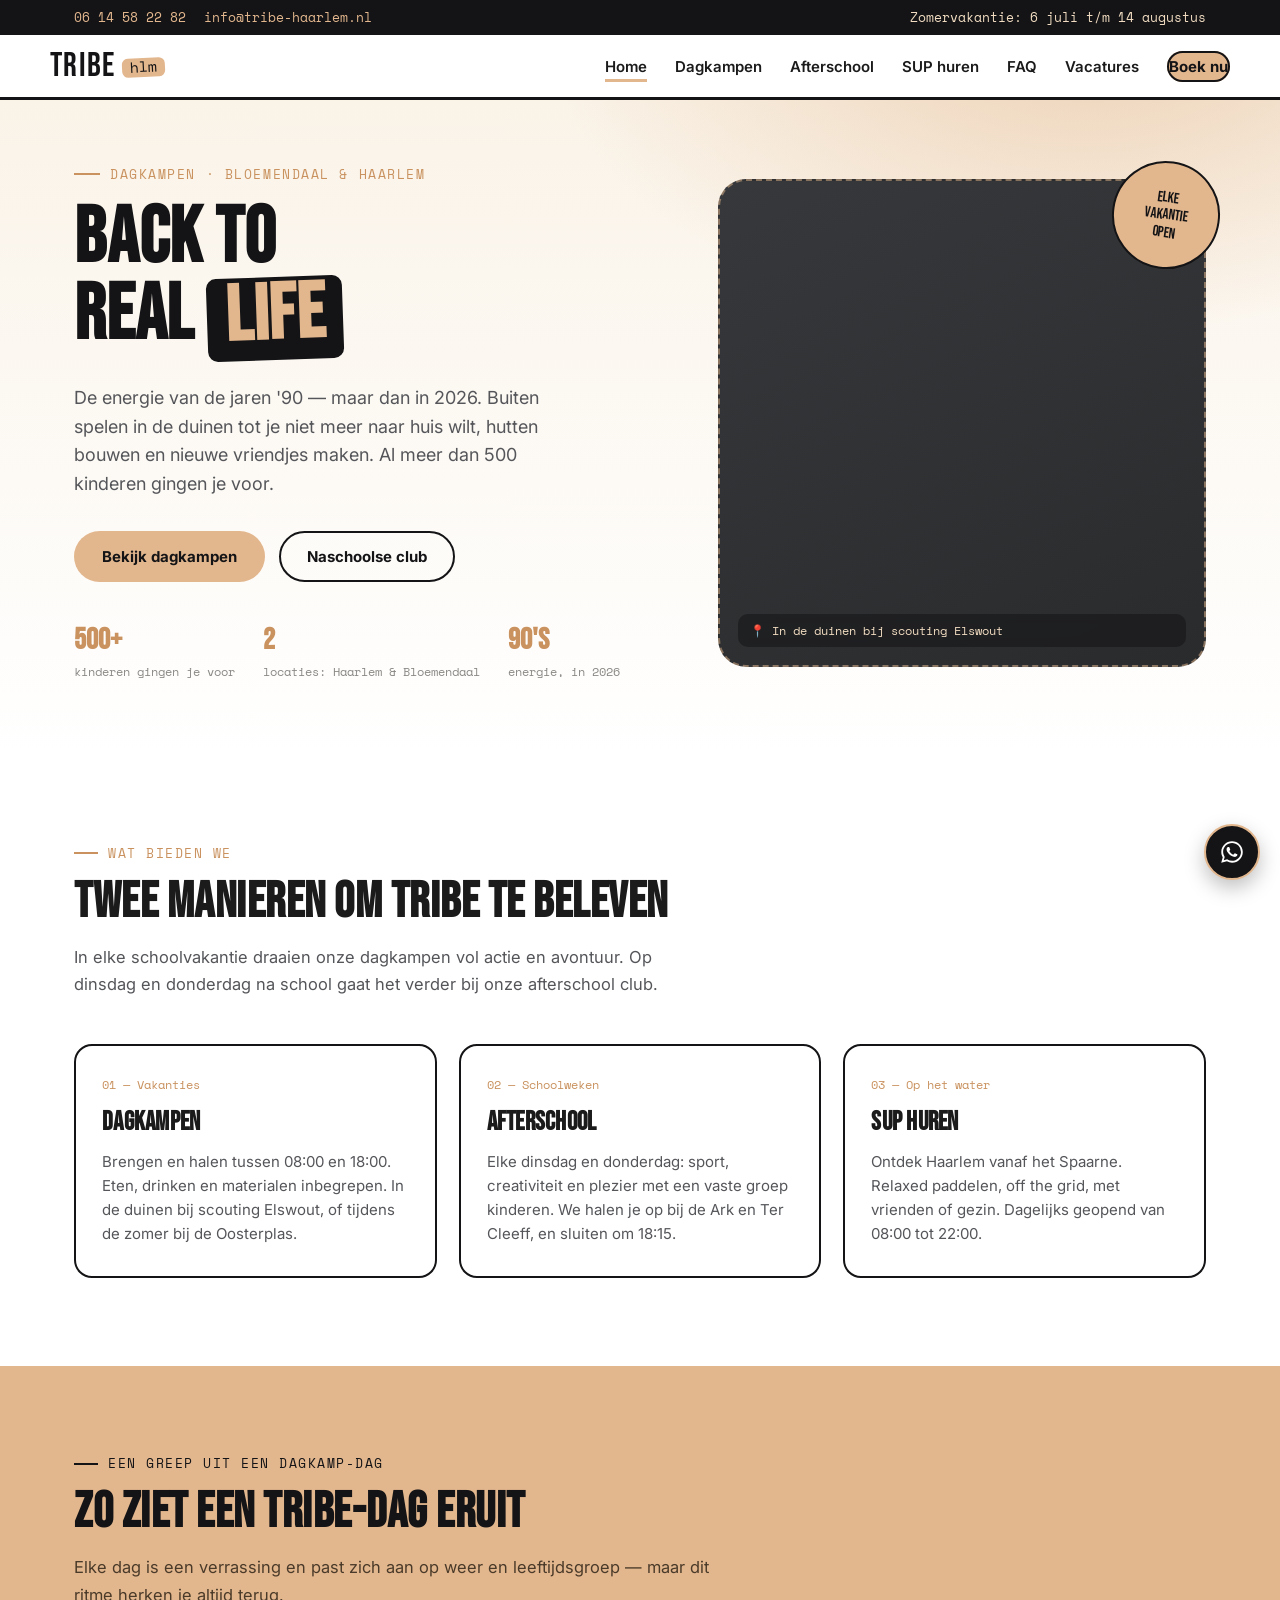
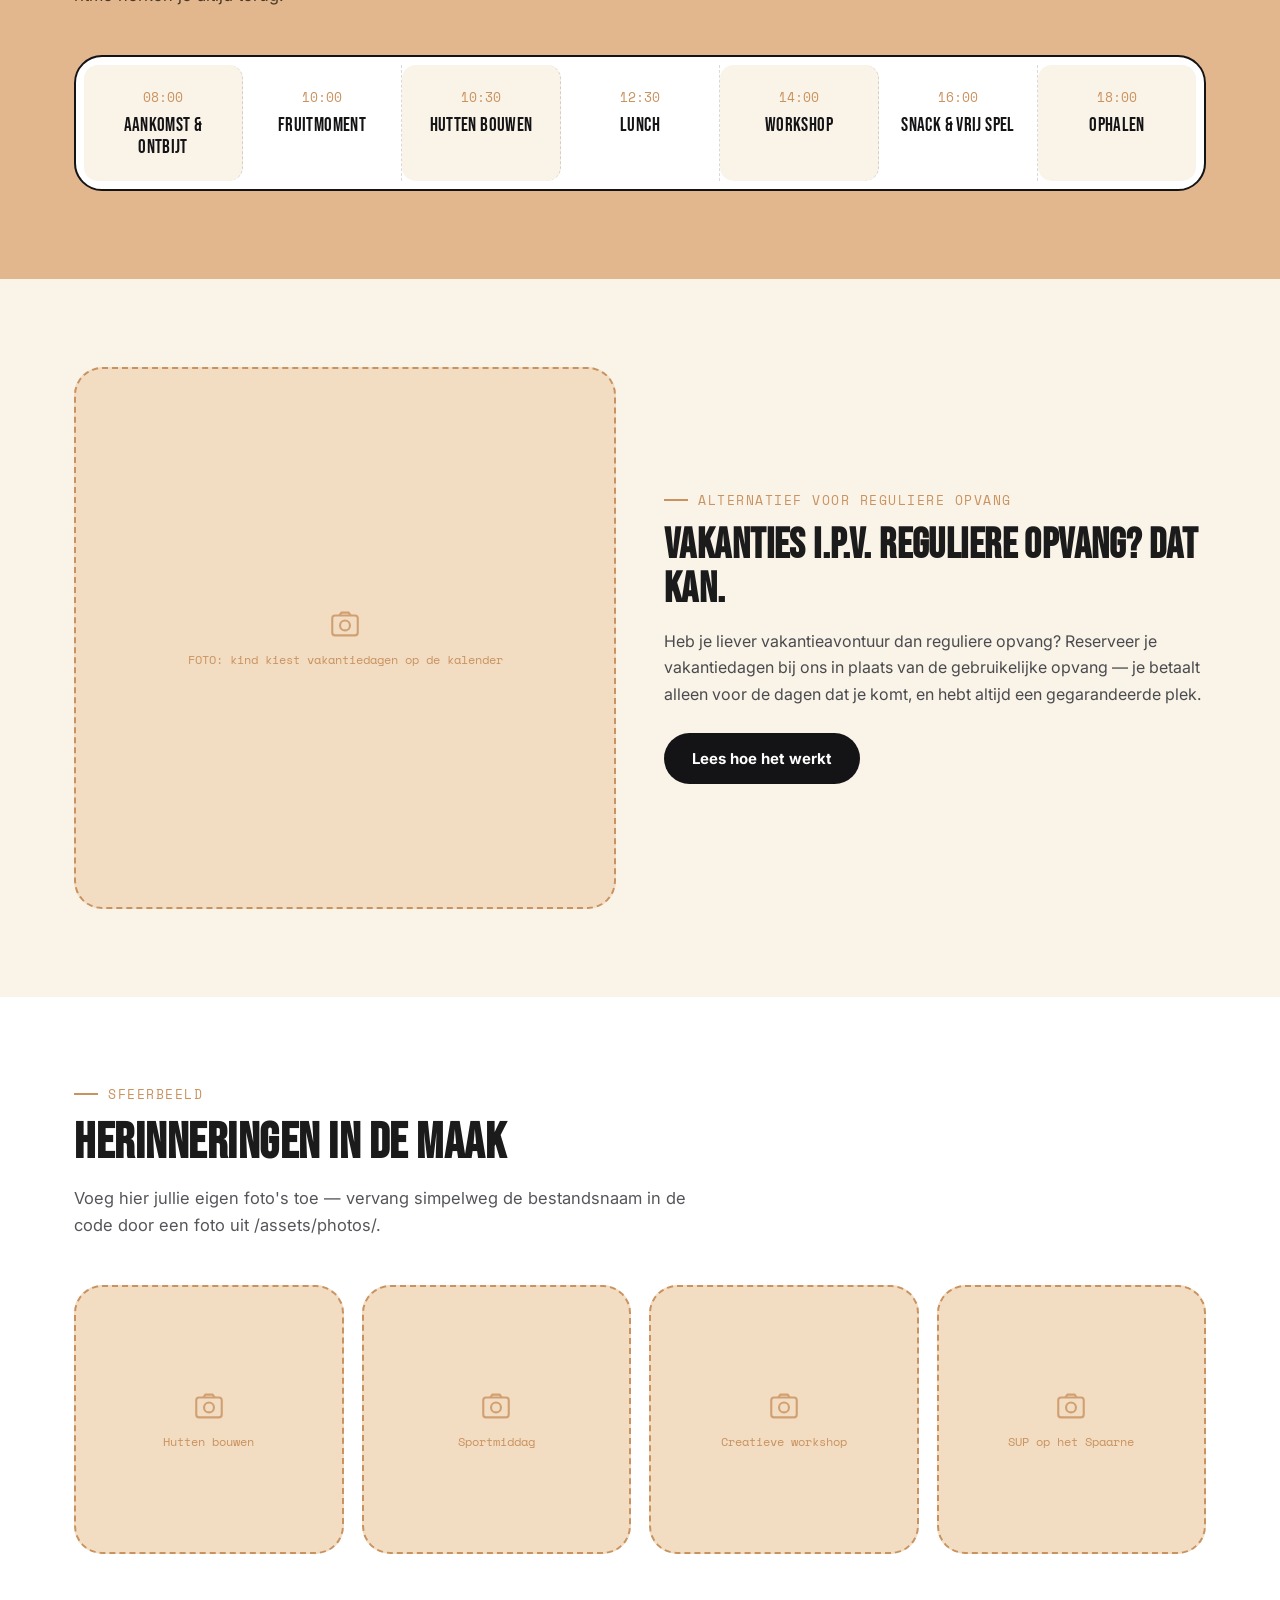
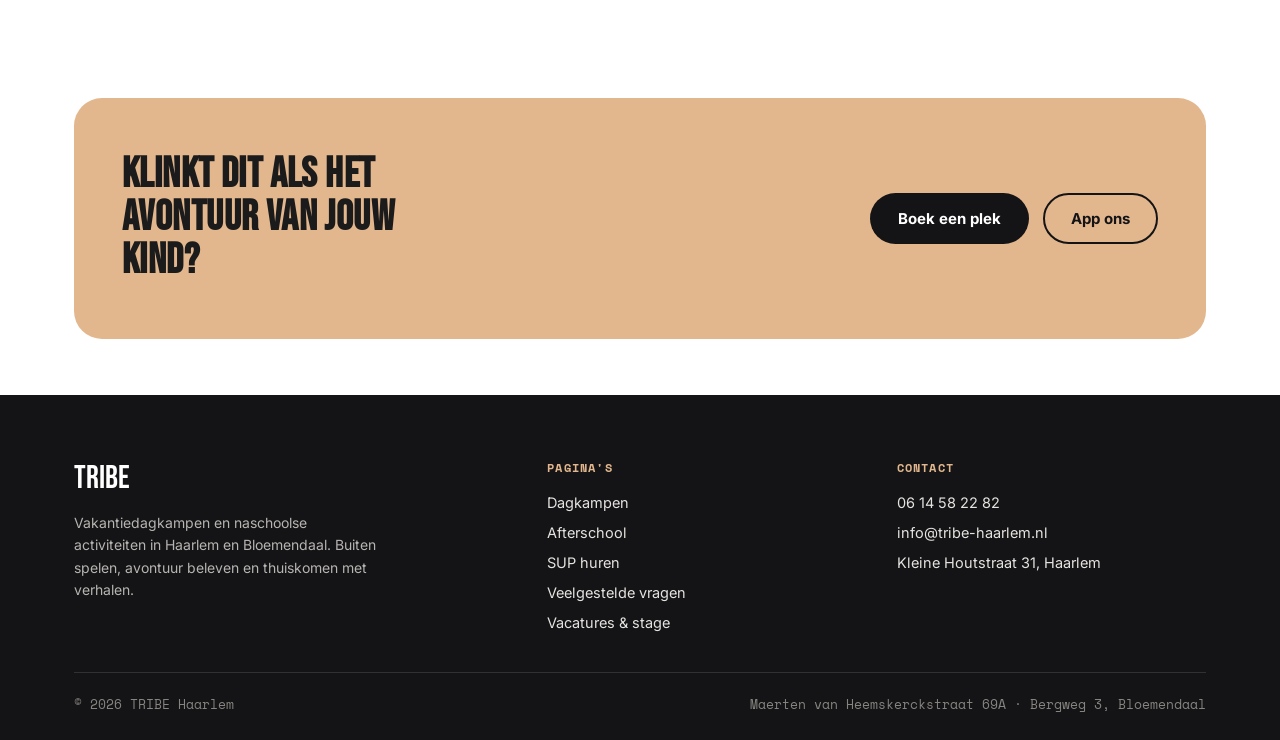
==== commit 281b18fb: "Update stylesheet link and add script tag" ====
--- a/index.html
+++ b/index.html
@@ -5,7 +5,9 @@
 <meta name="viewport" content="width=device-width, initial-scale=1.0">
 <title>TRIBE Haarlem — Dagkampen &amp; Naschoolse Club</title>
 <meta name="description" content="TRIBE organiseert vakantiedagkampen en een naschoolse club (di &amp; do) in Haarlem en Bloemendaal. Buiten spelen, avontuur en de sfeer van vroeger — in 2026.">
-<link rel="stylesheet" href="assets/style.css">
+
+  <link rel="stylesheet" href="style.css">
+<script src="script.js"></script>
 </head>
 <body>
 
--- a/style.css
+++ b/style.css
@@ -0,0 +1,810 @@
+/* ============================================
+   TRIBE HAARLEM — stylesheet
+   Palette pulled from dune sand, dusk charcoal, night
+   ============================================ */
+
+@import url('https://fonts.googleapis.com/css2?family=Bebas+Neue&family=Space+Mono:wght@400;700&family=Inter:wght@400;500;600;700;800&display=swap');
+
+:root{
+  --sand:        #e3b78e;
+  --sand-light:  #f2ddc2;
+  --sand-pale:   #faf3e8;
+  --sand-dark:   #c9925f;
+  --charcoal:    #37383b;
+  --charcoal-2:  #2a2b2d;
+  --black:       #141416;
+  --white:       #ffffff;
+
+  --ink:         #1b1b1c;
+
+  --font-display: 'Bebas Neue', sans-serif;
+  --font-body:    'Inter', sans-serif;
+  --font-mono:    'Space Mono', monospace;
+
+  --radius-lg: 28px;
+  --radius-md: 18px;
+  --radius-sm: 10px;
+
+  --wrap: 1180px;
+}
+
+*, *::before, *::after{ box-sizing: border-box; }
+html{ scroll-behavior: smooth; }
+body{
+  margin:0;
+  font-family: var(--font-body);
+  color: var(--ink);
+  background: var(--white);
+  -webkit-font-smoothing: antialiased;
+  overflow-x: hidden;
+}
+img{ max-width:100%; display:block; }
+a{ color: inherit; text-decoration: none; }
+ul{ margin:0; padding:0; list-style:none; }
+h1,h2,h3,h4{ margin:0; font-family: var(--font-display); letter-spacing: .01em; }
+p{ margin:0; }
+button{ font-family: inherit; cursor:pointer; }
+
+.wrap{
+  max-width: var(--wrap);
+  margin: 0 auto;
+  padding: 0 24px;
+}
+
+/* focus visibility */
+a:focus-visible, button:focus-visible{
+  outline: 3px solid var(--charcoal);
+  outline-offset: 3px;
+}
+
+@media (prefers-reduced-motion: reduce){
+  *{ animation-duration: 0.01ms !important; animation-iteration-count: 1 !important; transition-duration: 0.01ms !important; scroll-behavior: auto !important; }
+}
+
+/* ============ TOPBAR (contact strip) ============ */
+.topbar{
+  background: var(--black);
+  color: var(--sand-light);
+  font-family: var(--font-mono);
+  font-size: 12.5px;
+}
+.topbar .wrap{
+  display:flex;
+  justify-content: space-between;
+  align-items:center;
+  padding-top:8px;
+  padding-bottom:8px;
+  gap: 12px;
+  flex-wrap: wrap;
+}
+.topbar a{ color: var(--sand); }
+.topbar a:hover{ color: var(--white); }
+.topbar-links{ display:flex; gap:18px; flex-wrap:wrap; }
+
+/* ============ HEADER / NAV ============ */
+.site-header{
+  position: sticky;
+  top: 0;
+  z-index: 100;
+  background: var(--white);
+  border-bottom: 3px solid var(--black);
+}
+.nav{
+  display:flex;
+  align-items:center;
+  justify-content: space-between;
+  padding: 14px 0;
+}
+.logo{
+  font-family: var(--font-display);
+  font-size: 34px;
+  letter-spacing: .04em;
+  line-height: 1;
+  color: var(--black);
+  display:flex;
+  align-items:baseline;
+  gap: 6px;
+}
+.logo span{
+  display:inline-block;
+  background: var(--sand);
+  color: var(--black);
+  padding: 1px 8px 3px;
+  border-radius: 6px;
+  font-size: 15px;
+  font-family: var(--font-mono);
+  letter-spacing: 0;
+  transform: translateY(-4px) rotate(-3deg);
+}
+.nav-links{
+  display:flex;
+  align-items:center;
+  gap: 28px;
+  font-weight: 600;
+  font-size: 15px;
+}
+.nav-links a{
+  position:relative;
+  padding: 4px 0;
+}
+.nav-links a::after{
+  content:'';
+  position:absolute;
+  left:0; right:0; bottom:-2px;
+  height:3px;
+  background: var(--sand);
+  transform: scaleX(0);
+  transform-origin: left;
+  transition: transform .2s ease;
+}
+.nav-links a:hover::after,
+.nav-links a[aria-current="page"]::after{
+  transform: scaleX(1);
+}
+.nav-cta{
+  background: var(--sand);
+  color: var(--black) !important;
+  padding: 10px 20px;
+  border-radius: 999px;
+  font-weight: 700;
+  border: 2px solid var(--black);
+}
+.nav-cta::after{ display:none; }
+.nav-cta:hover{ background: var(--black); color: var(--sand) !important; }
+
+.burger{
+  display:none;
+  width: 44px;
+  height: 44px;
+  border: 2px solid var(--black);
+  border-radius: 10px;
+  background: var(--white);
+  align-items:center;
+  justify-content:center;
+  flex-direction:column;
+  gap:5px;
+}
+.burger span{
+  display:block;
+  width: 20px;
+  height: 2px;
+  background: var(--black);
+  transition: transform .2s ease, opacity .2s ease;
+}
+.burger.open span:nth-child(1){ transform: translateY(7px) rotate(45deg); }
+.burger.open span:nth-child(2){ opacity:0; }
+.burger.open span:nth-child(3){ transform: translateY(-7px) rotate(-45deg); }
+
+@media (max-width: 860px){
+  .nav-links{
+    position: fixed;
+    inset: 66px 0 0 0;
+    background: var(--white);
+    flex-direction: column;
+    align-items: flex-start;
+    padding: 22px 24px 30px;
+    gap: 4px;
+    font-size: 19px;
+    transform: translateY(-110%);
+    transition: transform .28s ease;
+    border-bottom: 3px solid var(--black);
+    max-height: calc(100vh - 66px);
+    overflow-y:auto;
+  }
+  .nav-links.open{ transform: translateY(0); }
+  .nav-links a{ width:100%; padding: 12px 0; border-bottom: 1px solid #eee; }
+  .nav-links a::after{ display:none; }
+  .nav-cta{ text-align:center; margin-top: 10px; }
+  .burger{ display:flex; }
+  .topbar .wrap{ font-size: 11px; }
+}
+
+/* ============ BUTTONS ============ */
+.btn{
+  display:inline-flex;
+  align-items:center;
+  gap:8px;
+  padding: 14px 26px;
+  border-radius: 999px;
+  font-weight: 700;
+  font-size: 15px;
+  border: 2px solid transparent;
+  transition: transform .15s ease, background .15s ease, color .15s ease;
+}
+.btn:hover{ transform: translateY(-2px); }
+.btn-primary{ background: var(--black); color: var(--white); }
+.btn-primary:hover{ background: var(--sand-dark); color: var(--black); }
+.btn-outline{ background: transparent; border-color: var(--black); color: var(--black); }
+.btn-outline:hover{ background: var(--black); color: var(--white); }
+.btn-sand{ background: var(--sand); color: var(--black); }
+.btn-sand:hover{ background: var(--black); color: var(--sand); }
+
+/* ============ HERO ============ */
+.hero{
+  position: relative;
+  background:
+    radial-gradient(ellipse 900px 500px at 85% -10%, rgba(227,183,142,.55), transparent 60%),
+    linear-gradient(180deg, var(--sand-pale) 0%, var(--white) 100%);
+  color: var(--ink);
+  overflow: hidden;
+}
+.hero .wrap{
+  padding-top: 64px;
+  padding-bottom: 74px;
+  display:grid;
+  grid-template-columns: 1.1fr .9fr;
+  gap: 48px;
+  align-items:center;
+  position:relative;
+  z-index:2;
+}
+.hero-eyebrow{
+  font-family: var(--font-mono);
+  color: var(--sand-dark);
+  font-size: 13px;
+  letter-spacing: .12em;
+  text-transform: uppercase;
+  display:flex;
+  align-items:center;
+  gap:10px;
+  margin-bottom: 18px;
+}
+.hero-eyebrow::before{
+  content:'';
+  width: 26px; height: 2px;
+  background: var(--sand-dark);
+}
+.hero h1{
+  font-size: clamp(44px, 7vw, 78px);
+  line-height: .96;
+  text-transform: uppercase;
+  color: var(--black);
+}
+.hero h1 em{
+  font-style: normal;
+  display:inline-block;
+  background: var(--black);
+  color: var(--sand);
+  padding: 2px 18px 6px;
+  border-radius: 10px;
+  transform: rotate(-2deg);
+}
+.hero p.lead{
+  font-family: var(--font-body);
+  font-size: 18px;
+  line-height: 1.6;
+  color: #55565a;
+  margin-top: 24px;
+  max-width: 46ch;
+}
+.hero-actions{
+  display:flex;
+  gap: 14px;
+  margin-top: 32px;
+  flex-wrap: wrap;
+}
+.hero-stats{
+  display:flex;
+  gap: 28px;
+  margin-top: 40px;
+  font-family: var(--font-mono);
+}
+.hero-stats div strong{
+  display:block;
+  font-family: var(--font-display);
+  font-size: 30px;
+  color: var(--sand-dark);
+}
+.hero-stats div span{ font-size: 12px; color: #8a8985; }
+
+.hero-visual{
+  position:relative;
+}
+.hero-frame{
+  aspect-ratio: 1/1;
+  border-radius: var(--radius-lg);
+  border: 2px dashed rgba(227,183,142,.5);
+  background: linear-gradient(155deg, var(--charcoal), var(--charcoal-2));
+  display:flex;
+  align-items:center;
+  justify-content:center;
+  position:relative;
+}
+.hero-frame .tag{
+  position:absolute;
+  bottom: 18px; left:18px; right:18px;
+  font-family: var(--font-mono);
+  font-size: 12px;
+  color: var(--sand-light);
+  background: rgba(20,20,22,.55);
+  padding: 8px 12px;
+  border-radius: var(--radius-sm);
+  backdrop-filter: blur(4px);
+}
+.hero-badge{
+  position:absolute;
+  top: -18px; right: -14px;
+  background: var(--sand);
+  color: var(--black);
+  font-family: var(--font-display);
+  font-size: 15px;
+  width: 108px; height:108px;
+  border-radius: 50%;
+  display:flex;
+  align-items:center;
+  justify-content:center;
+  text-align:center;
+  line-height: 1.15;
+  transform: rotate(8deg);
+  border: 2px solid var(--black);
+  z-index: 3;
+}
+
+@media (max-width: 860px){
+  .hero .wrap{ grid-template-columns: 1fr; padding-top: 40px; padding-bottom: 48px; }
+  .hero-visual{ order:-1; max-width: 320px; margin: 0 auto; }
+}
+
+/* ============ SECTION HEADERS ============ */
+.section{ padding: 88px 0; }
+.section.tight{ padding: 56px 0; }
+.section-sand{ background: var(--sand-pale); }
+.section-dark{ background: var(--sand); color: var(--black); }
+.section-charcoal{ background: var(--sand); color: var(--black); }
+
+.eyebrow{
+  font-family: var(--font-mono);
+  font-size: 12.5px;
+  text-transform: uppercase;
+  letter-spacing: .12em;
+  color: var(--sand-dark);
+  display:flex;
+  align-items:center;
+  gap: 10px;
+  margin-bottom: 14px;
+}
+.section-dark .eyebrow, .section-charcoal .eyebrow{ color: var(--black); }
+.eyebrow::before{ content:''; width: 24px; height:2px; background: currentColor; }
+
+.section-head{
+  max-width: 640px;
+  margin-bottom: 46px;
+}
+.section-head h2{
+  font-size: clamp(32px, 4.4vw, 50px);
+  text-transform: uppercase;
+  line-height: 1.02;
+}
+.section-head p{
+  font-size: 16.5px;
+  line-height: 1.65;
+  color: #55565a;
+  margin-top: 16px;
+}
+.section-dark .section-head p, .section-charcoal .section-head p{ color: #4a3a29; }
+
+/* ============ PHOTO FRAMES (square, rounded corners) ============ */
+.photo-frame{
+  aspect-ratio: 1/1;
+  border-radius: var(--radius-lg);
+  overflow:hidden;
+  position:relative;
+  background: var(--sand-light);
+  border: 2px solid var(--black);
+}
+.photo-frame img{
+  width:100%; height:100%; object-fit: cover;
+}
+.photo-frame.placeholder{
+  display:flex;
+  flex-direction:column;
+  align-items:center;
+  justify-content:center;
+  gap: 10px;
+  border-style: dashed;
+  border-color: var(--sand-dark);
+  color: var(--sand-dark);
+  text-align:center;
+  padding: 20px;
+}
+.photo-frame.placeholder svg{ width: 34px; height:34px; opacity:.8; }
+.photo-frame.placeholder span{
+  font-family: var(--font-mono);
+  font-size: 11.5px;
+  line-height:1.5;
+}
+
+/* ============ CARDS: "wat bieden we" ============ */
+.offer-grid{
+  display:grid;
+  grid-template-columns: repeat(3, 1fr);
+  gap: 22px;
+}
+.offer-card{
+  background: var(--white);
+  border: 2px solid var(--black);
+  border-radius: var(--radius-md);
+  padding: 30px 26px;
+  transition: transform .18s ease, box-shadow .18s ease;
+}
+.offer-card:hover{ transform: translateY(-5px); box-shadow: 8px 8px 0 var(--sand); }
+.offer-num{
+  font-family: var(--font-mono);
+  font-size: 12px;
+  color: var(--sand-dark);
+  margin-bottom: 14px;
+}
+.offer-card h3{
+  font-size: 26px;
+  text-transform: uppercase;
+  margin-bottom: 12px;
+}
+.offer-card p{ font-size: 15px; line-height: 1.6; color: #55565a; }
+
+@media (max-width: 900px){
+  .offer-grid{ grid-template-columns: 1fr; }
+}
+
+/* ============ SCHEDULE STRIP (signature element) ============ */
+.schedule{
+  border: 2px solid var(--black);
+  border-radius: var(--radius-lg);
+  background: var(--white);
+  padding: 8px;
+  overflow-x: auto;
+}
+.schedule-row{
+  display:flex;
+  min-width: 640px;
+}
+.schedule-item{
+  flex:1;
+  padding: 22px 16px;
+  text-align:center;
+  border-right: 1px dashed rgba(0,0,0,.15);
+  position:relative;
+}
+.schedule-item:nth-child(odd){ background: var(--sand-pale); border-radius: 14px; }
+.schedule-item:last-child{ border-right:none; }
+.schedule-time{
+  font-family: var(--font-mono);
+  font-size: 13px;
+  color: var(--sand-dark);
+  margin-bottom: 8px;
+  display:block;
+}
+.schedule-label{
+  font-family: var(--font-display);
+  font-size: 19px;
+  letter-spacing: .02em;
+  text-transform: uppercase;
+  color: var(--black);
+  line-height: 1.15;
+}
+
+/* ============ STEPS (genuine sequence) ============ */
+.steps{
+  display:grid;
+  grid-template-columns: repeat(3,1fr);
+  gap: 26px;
+  counter-reset: step;
+}
+.step{ position:relative; padding-top: 8px;}
+.step::before{
+  counter-increment: step;
+  content: counter(step, decimal-leading-zero);
+  font-family: var(--font-mono);
+  font-size: 13px;
+  color: var(--sand-dark);
+  display:block;
+  margin-bottom: 10px;
+}
+.step h3{ font-size: 23px; text-transform: uppercase; margin-bottom: 10px; }
+.step p{ font-size: 15px; line-height: 1.6; color: #55565a; }
+.section-dark .step p, .section-charcoal .step p{ color: #4a3a29; }
+
+@media (max-width: 900px){
+  .steps{ grid-template-columns: 1fr; }
+}
+
+/* ============ PRICING ============ */
+.price-grid{
+  display:grid;
+  grid-template-columns: repeat(3, 1fr);
+  gap: 22px;
+}
+.price-card{
+  border-radius: var(--radius-md);
+  padding: 34px 28px;
+  background: var(--white);
+  border: 2px solid var(--black);
+  display:flex;
+  flex-direction:column;
+  gap: 14px;
+}
+.price-card.featured{
+  background: var(--black);
+  color: var(--white);
+  border-color: var(--black);
+  transform: translateY(-10px);
+}
+.price-card .tagname{
+  font-family: var(--font-mono);
+  font-size: 12.5px;
+  text-transform: uppercase;
+  letter-spacing: .08em;
+  color: var(--sand-dark);
+}
+.price-card.featured .tagname{ color: var(--sand); }
+.price-card .amount{
+  font-family: var(--font-display);
+  font-size: 46px;
+  line-height: 1;
+}
+.price-card .amount sub{ font-family: var(--font-mono); font-size: 13px; }
+.price-card p.desc{ font-size: 14px; color: #55565a; line-height:1.5; }
+.price-card.featured p.desc{ color: #d8d6d2; }
+
+@media (max-width: 900px){
+  .price-grid{ grid-template-columns: 1fr; }
+  .price-card.featured{ transform:none; }
+}
+
+/* ============ GALLERY ============ */
+.gallery-grid{
+  display:grid;
+  grid-template-columns: repeat(4, 1fr);
+  gap: 18px;
+}
+@media (max-width: 900px){
+  .gallery-grid{ grid-template-columns: repeat(2, 1fr); }
+}
+
+/* ============ FAQ (accordion) ============ */
+.faq-list{ display:flex; flex-direction:column; gap: 12px; }
+.faq-item{
+  border: 2px solid var(--black);
+  border-radius: var(--radius-md);
+  overflow: hidden;
+  background: var(--white);
+}
+.faq-q{
+  width:100%;
+  text-align:left;
+  background:none;
+  border:none;
+  padding: 20px 24px;
+  display:flex;
+  align-items:center;
+  justify-content: space-between;
+  font-weight: 700;
+  font-size: 16px;
+  gap: 16px;
+}
+.faq-q .plus{
+  flex: none;
+  width: 26px; height:26px;
+  border-radius:50%;
+  border: 2px solid var(--black);
+  display:flex; align-items:center; justify-content:center;
+  font-family: var(--font-mono);
+  transition: transform .2s ease;
+}
+.faq-item.open .faq-q .plus{ transform: rotate(45deg); background:var(--sand); }
+.faq-a{
+  max-height:0;
+  overflow:hidden;
+  transition: max-height .28s ease;
+  font-size: 15px;
+  line-height: 1.65;
+  color: #55565a;
+}
+.faq-a-inner{ padding: 0 24px 22px; }
+.faq-item.open .faq-a{ max-height: 600px; }
+
+.faq-cat{
+  font-family: var(--font-mono);
+  font-size: 12.5px;
+  text-transform: uppercase;
+  letter-spacing: .1em;
+  color: var(--sand-dark);
+  margin: 40px 0 16px;
+}
+.faq-cat:first-child{ margin-top:0; }
+
+/* ============ TEAM / VACATURES CARDS ============ */
+.job-card{
+  border: 2px solid var(--black);
+  border-radius: var(--radius-md);
+  padding: 32px;
+  margin-bottom: 22px;
+}
+.job-card h3{ font-size: 26px; text-transform:uppercase; margin-bottom: 6px;}
+.job-meta{
+  font-family: var(--font-mono);
+  font-size: 12.5px;
+  color: var(--sand-dark);
+  margin-bottom: 18px;
+  display:flex; gap:16px; flex-wrap:wrap;
+}
+.job-card ul{ display:flex; flex-direction:column; gap:8px; margin: 14px 0; }
+.job-card ul li{
+  font-size: 14.5px;
+  line-height:1.5;
+  padding-left: 20px;
+  position:relative;
+  color:#3d3e41;
+}
+.job-card ul li::before{
+  content:'';
+  position:absolute; left:0; top:8px;
+  width:8px; height:8px;
+  background: var(--sand);
+  border-radius:2px;
+}
+.job-cols{ display:grid; grid-template-columns: 1fr 1fr; gap: 26px; }
+@media (max-width:760px){ .job-cols{ grid-template-columns: 1fr; } }
+
+/* ============ INFO / CONTACT BLOCKS ============ */
+.info-grid{
+  display:grid;
+  grid-template-columns: repeat(2, 1fr);
+  gap: 22px;
+}
+.info-card{
+  border: 2px solid var(--black);
+  border-radius: var(--radius-md);
+  padding: 30px;
+}
+.info-card h3{ font-size: 22px; text-transform:uppercase; margin-bottom:14px; }
+.info-card .row{
+  display:flex;
+  gap:10px;
+  font-size: 15px;
+  padding: 8px 0;
+  border-top: 1px solid #ececec;
+}
+.info-card .row:first-of-type{ border-top:none; }
+.info-card .row strong{ font-family: var(--font-mono); font-size: 12px; text-transform:uppercase; color: var(--sand-dark); min-width: 90px; }
+
+@media (max-width: 760px){ .info-grid{ grid-template-columns: 1fr; } }
+
+/* ============ CTA BAND ============ */
+.cta-band{
+  background: var(--sand);
+  border-radius: var(--radius-lg);
+  padding: 56px 48px;
+  display:flex;
+  align-items:center;
+  justify-content: space-between;
+  gap: 30px;
+  flex-wrap: wrap;
+}
+.cta-band h2{
+  font-size: clamp(28px,4vw,42px);
+  text-transform: uppercase;
+  line-height:1.02;
+  max-width: 20ch;
+}
+.cta-band .btn-primary:hover{ background:var(--black); color:var(--sand); }
+
+/* ============ FOOTER ============ */
+.site-footer{
+  background: var(--black);
+  color: var(--sand-light);
+  padding: 64px 0 26px;
+}
+.footer-grid{
+  display:grid;
+  grid-template-columns: 1.4fr 1fr 1fr;
+  gap: 40px;
+  padding-bottom: 40px;
+  border-bottom: 1px solid rgba(255,255,255,.12);
+}
+.footer-logo{
+  font-family: var(--font-display);
+  font-size: 32px;
+  color: var(--white);
+  margin-bottom: 14px;
+}
+.site-footer p{ font-size: 14px; line-height:1.6; color: #b7b5b1; max-width: 34ch; }
+.footer-col h4{
+  font-family: var(--font-mono);
+  font-size: 12px;
+  text-transform: uppercase;
+  letter-spacing: .1em;
+  color: var(--sand);
+  margin-bottom: 16px;
+}
+.footer-col ul{ display:flex; flex-direction:column; gap:10px; }
+.footer-col a{ font-size: 14.5px; color:#e5e3df; }
+.footer-col a:hover{ color: var(--sand); }
+.footer-bottom{
+  padding-top: 22px;
+  display:flex;
+  justify-content: space-between;
+  font-size: 12.5px;
+  color: #86847f;
+  font-family: var(--font-mono);
+  flex-wrap:wrap;
+  gap: 10px;
+}
+
+@media (max-width: 760px){
+  .footer-grid{ grid-template-columns: 1fr; gap: 30px; }
+}
+
+/* ============ MISC PAGE HEADER (non-home pages) ============ */
+.page-hero{
+  background:
+    radial-gradient(ellipse 800px 420px at 90% -20%, rgba(227,183,142,.55), transparent 60%),
+    linear-gradient(180deg, var(--sand-pale) 0%, var(--white) 100%);
+  color: var(--ink);
+  padding: 58px 0 50px;
+  border-bottom: 3px solid var(--black);
+}
+.page-hero h1{
+  font-size: clamp(38px, 6vw, 62px);
+  text-transform: uppercase;
+  line-height: .98;
+  max-width: 20ch;
+  color: var(--black);
+}
+.page-hero p{
+  margin-top:16px;
+  font-size: 16.5px;
+  color: #55565a;
+  max-width: 56ch;
+  line-height:1.6;
+}
+
+.two-col{
+  display:grid;
+  grid-template-columns: 1fr 1fr;
+  gap: 48px;
+  align-items:center;
+}
+@media (max-width: 900px){
+  .two-col{ grid-template-columns: 1fr; }
+}
+
+.badge-strip{
+  display:flex;
+  gap: 10px;
+  flex-wrap:wrap;
+  margin-top: 22px;
+}
+.badge-strip span{
+  font-family: var(--font-mono);
+  font-size: 12px;
+  border: 1.5px solid var(--black);
+  background: var(--white);
+  padding: 6px 12px;
+  border-radius: 999px;
+  color: var(--charcoal);
+}
+
+.divider{
+  height: 2px;
+  background: repeating-linear-gradient(90deg, var(--black) 0 10px, transparent 10px 18px);
+  margin: 0 0 0;
+  opacity:.5;
+}
+
+.whatsapp-float{
+  position:fixed;
+  right: 20px;
+  bottom: 20px;
+  z-index: 90;
+  background: var(--black);
+  color: var(--white);
+  width: 56px;
+  height:56px;
+  border-radius: 50%;
+  display:flex;
+  align-items:center;
+  justify-content:center;
+  border: 2px solid var(--sand);
+  box-shadow: 0 8px 20px rgba(0,0,0,.25);
+}
+.whatsapp-float:hover{ background: var(--sand); color: var(--black); }
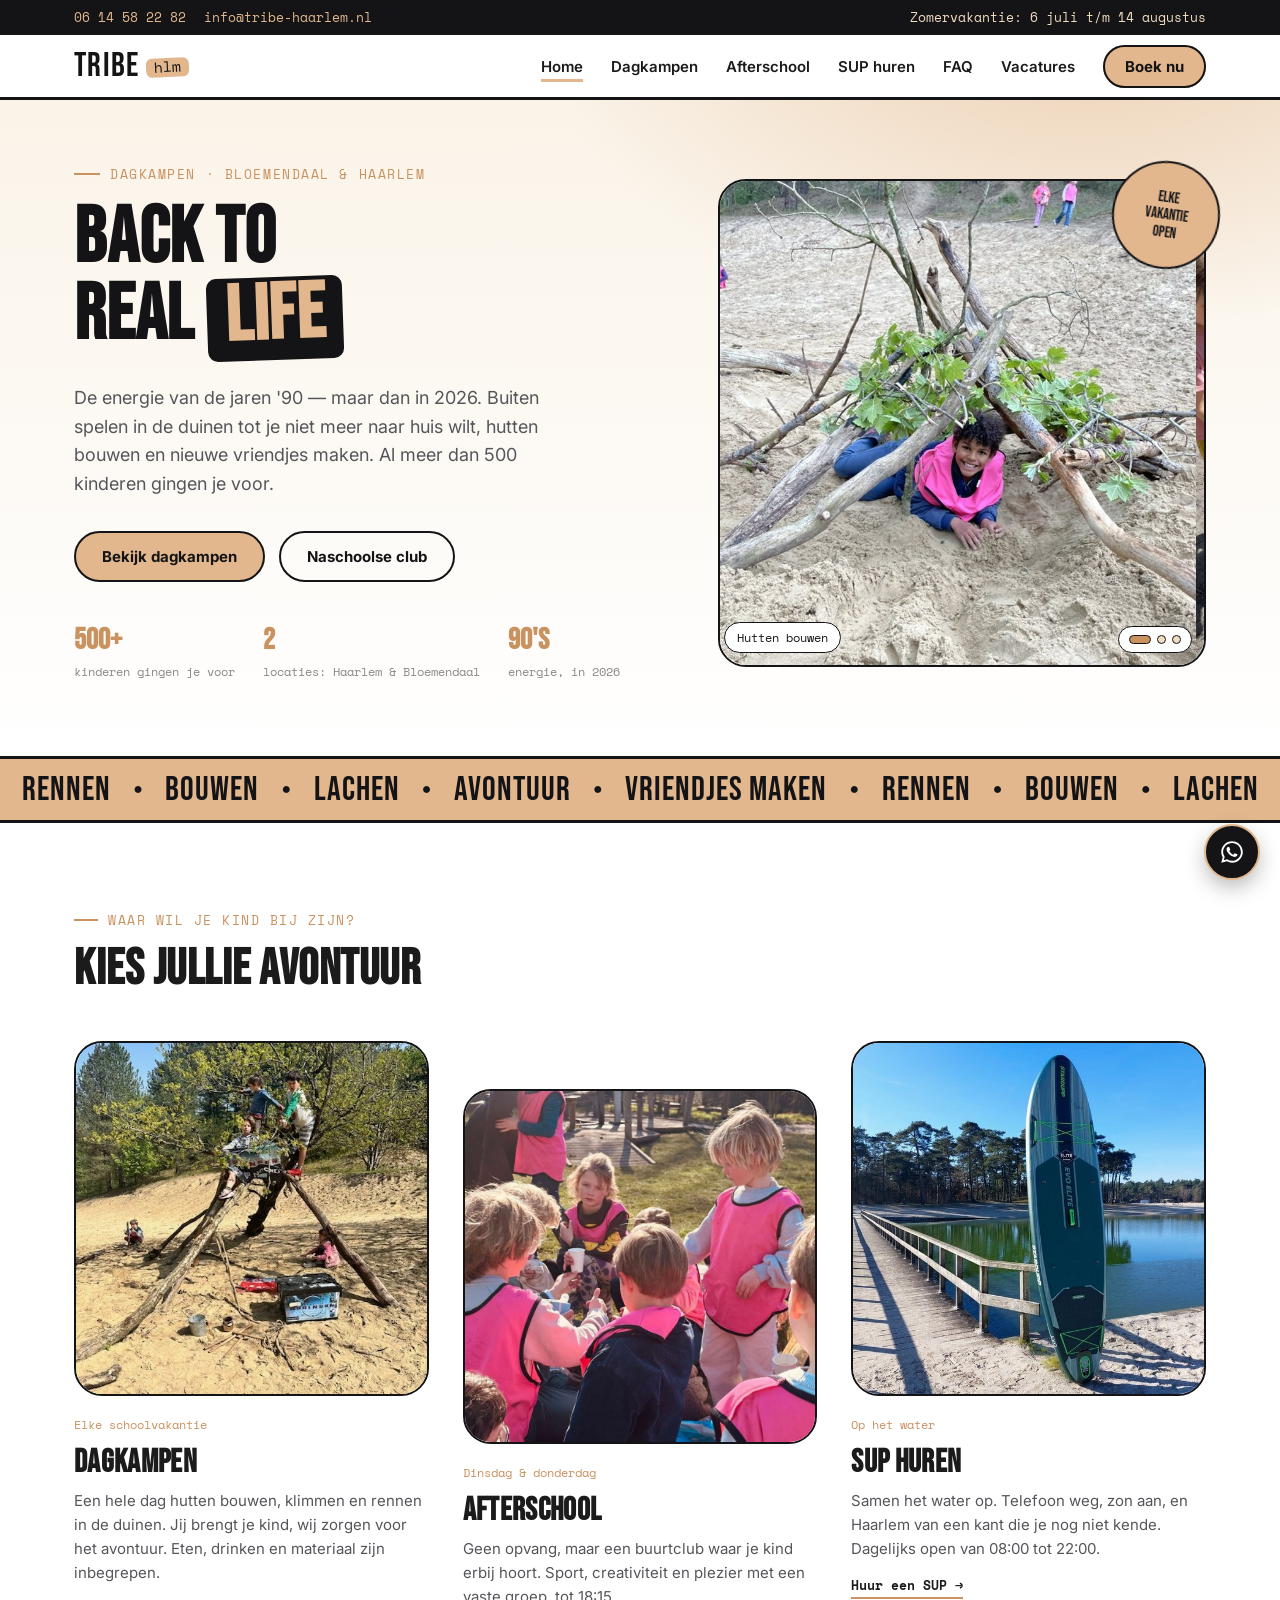
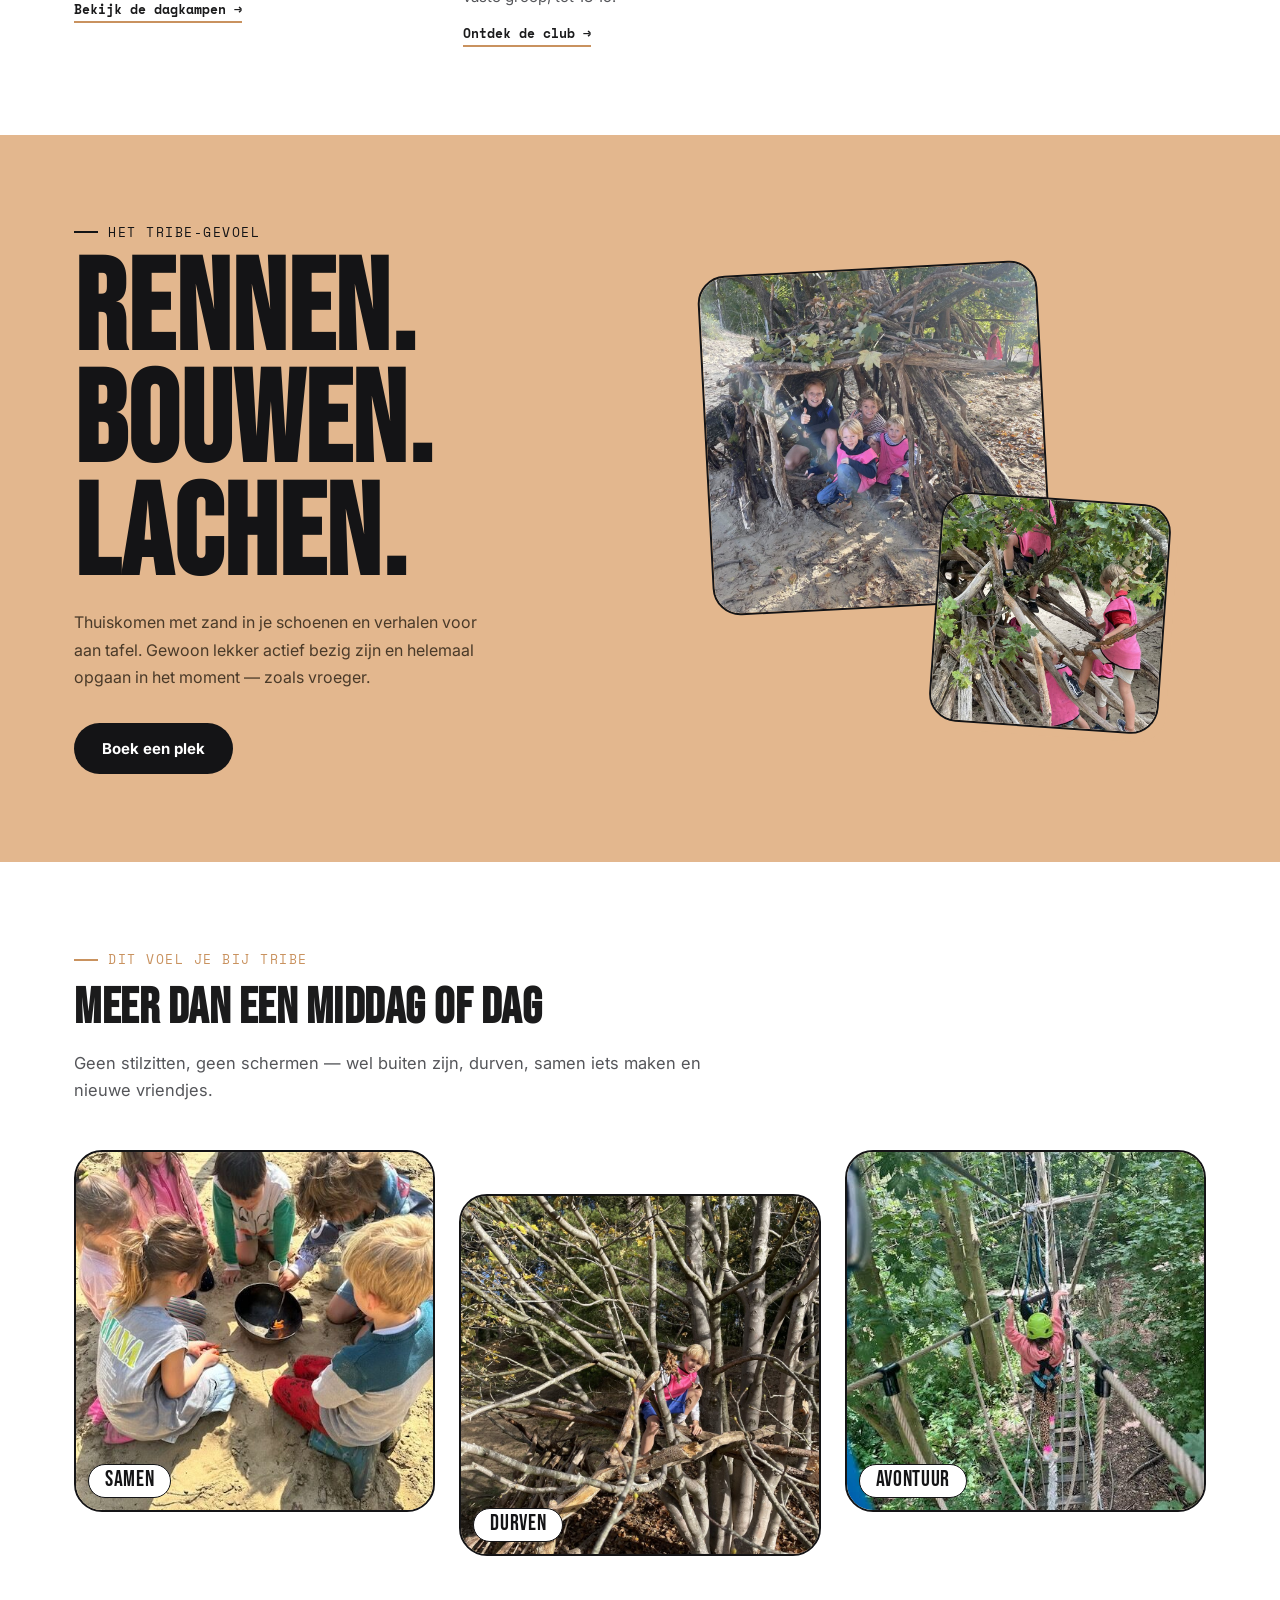
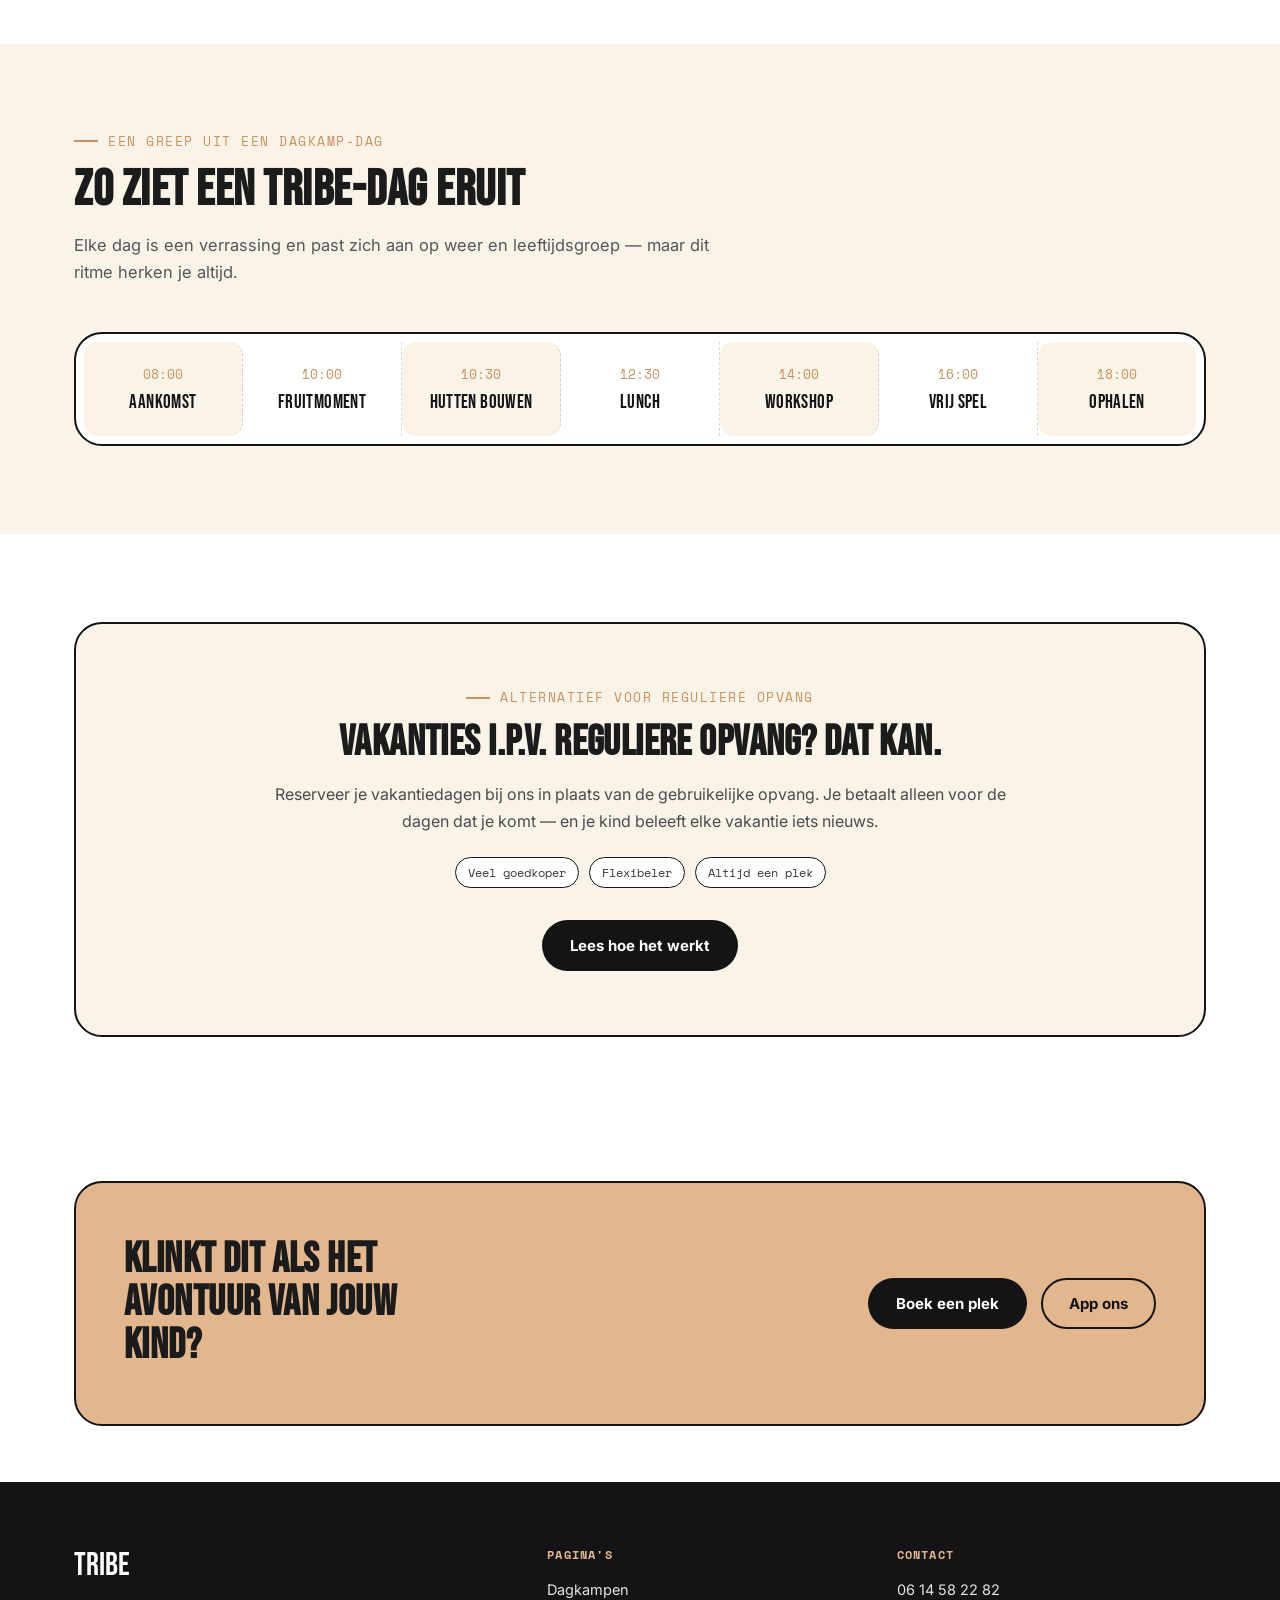
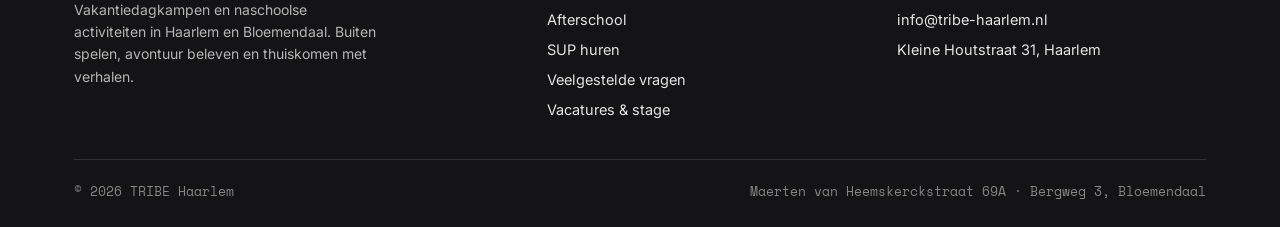
==== commit c787c5e2: "Nieuwe versie site: 7 pagina's, assets-map en foto's Co-Authored-By: Claude Opus 5.5 <noreply@anthro" ====
--- a/index.html
+++ b/index.html
@@ -1,231 +1,23 @@
 <!DOCTYPE html>
-<html lang="nl">
-<head>
-<meta charset="UTF-8">
-<meta name="viewport" content="width=device-width, initial-scale=1.0">
-<title>TRIBE Haarlem — Dagkampen &amp; Naschoolse Club</title>
-<meta name="description" content="TRIBE organiseert vakantiedagkampen en een naschoolse club (di &amp; do) in Haarlem en Bloemendaal. Buiten spelen, avontuur en de sfeer van vroeger — in 2026.">
-
-  <link rel="stylesheet" href="style.css">
-<script src="script.js"></script>
-</head>
+<html lang="nl"><head><meta charset="UTF-8"><meta name="viewport" content="width=device-width, initial-scale=1.0">
+<title>TRIBE Haarlem — Dagkampen & Naschoolse Club</title><meta name="description" content="TRIBE organiseert vakantiedagkampen en een naschoolse club (di & do) in Haarlem en Bloemendaal."><link rel="stylesheet" href="assets/style.css"><script>document.documentElement.className+=' js'</script></head>
 <body>
-
-<div class="topbar">
-  <div class="wrap">
-    <div class="topbar-links">
-      <a href="tel:0614582282">06 14 58 22 82</a>
-      <a href="mailto:info@tribe-haarlem.nl">info@tribe-haarlem.nl</a>
-    </div>
-    <div>Zomervakantie: 6 juli t/m 14 augustus</div>
-  </div>
-</div>
-
-<header class="site-header">
-  <nav class="nav wrap">
-    <a href="index.html" class="logo">TRIBE<span>hlm</span></a>
-    <ul class="nav-links" id="navLinks">
-      <li><a href="index.html" aria-current="page">Home</a></li>
-      <li><a href="dagkampen.html">Dagkampen</a></li>
-      <li><a href="afterschool.html">Afterschool</a></li>
-      <li><a href="sup.html">SUP huren</a></li>
-      <li><a href="faq.html">FAQ</a></li>
-      <li><a href="vacatures.html">Vacatures</a></li>
-      <li><a href="contact.html" class="nav-cta">Boek nu</a></li>
-    </ul>
-    <button class="burger" id="burgerBtn" aria-label="Menu openen" aria-expanded="false">
-      <span></span><span></span><span></span>
-    </button>
-  </nav>
-</header>
-
+<div class="topbar"><div class="wrap"><div class="topbar-links"><a href="tel:0614582282">06 14 58 22 82</a><a href="mailto:info@tribe-haarlem.nl">info@tribe-haarlem.nl</a></div><div>Zomervakantie: 6 juli t/m 14 augustus</div></div></div>
+<header class="site-header"><nav class="nav wrap"><a href="index.html" class="logo">TRIBE<span>hlm</span></a><ul class="nav-links" id="navLinks"><li><a href="index.html" aria-current="page">Home</a></li><li><a href="dagkampen.html">Dagkampen</a></li><li><a href="afterschool.html">Afterschool</a></li><li><a href="sup.html">SUP huren</a></li><li><a href="faq.html">FAQ</a></li><li><a href="vacatures.html">Vacatures</a></li><li><a href="contact.html" class="nav-cta">Boek nu</a></li></ul>
+<button class="burger" aria-label="Menu openen" aria-expanded="false"><span></span><span></span><span></span></button></nav></header>
 <main>
-
-  <!-- HERO -->
-  <section class="hero">
-    <div class="wrap">
-      <div class="hero-copy">
-        <div class="hero-eyebrow">Dagkampen · Bloemendaal &amp; Haarlem</div>
-        <h1>Back to<br>real <em>life</em></h1>
-        <p class="lead">De energie van de jaren '90 — maar dan in 2026. Buiten spelen in de duinen tot je niet meer naar huis wilt, hutten bouwen en nieuwe vriendjes maken. Al meer dan 500 kinderen gingen je voor.</p>
-        <div class="hero-actions">
-          <a href="dagkampen.html" class="btn btn-sand">Bekijk dagkampen</a>
-          <a href="afterschool.html" class="btn btn-outline">Naschoolse club</a>
-        </div>
-        <div class="hero-stats">
-          <div><strong>500+</strong><span>kinderen gingen je voor</span></div>
-          <div><strong>2</strong><span>locaties: Haarlem &amp; Bloemendaal</span></div>
-          <div><strong>90's</strong><span>energie, in 2026</span></div>
-        </div>
-      </div>
-      <div class="hero-visual">
-        <div class="hero-badge">Elke<br>vakantie<br>open</div>
-        <div class="hero-frame">
-          <img src="assets/photos/hero-duinen.jpg" alt="Kinderen spelen buiten in de duinen bij TRIBE" onerror="this.style.display='none'; this.nextElementSibling.style.display='flex';">
-          <div class="tag">📍 In de duinen bij scouting Elswout</div>
-        </div>
-      </div>
-    </div>
-  </section>
-
-  <!-- WAT BIEDEN WE -->
-  <section class="section">
-    <div class="wrap">
-      <div class="section-head">
-        <div class="eyebrow">Wat bieden we</div>
-        <h2>Twee manieren om TRIBE te beleven</h2>
-        <p>In elke schoolvakantie draaien onze dagkampen vol actie en avontuur. Op dinsdag en donderdag na school gaat het verder bij onze afterschool club.</p>
-      </div>
-      <div class="offer-grid">
-        <div class="offer-card">
-          <div class="offer-num">01 — Vakanties</div>
-          <h3>Dagkampen</h3>
-          <p>Brengen en halen tussen 08:00 en 18:00. Eten, drinken en materialen inbegrepen. In de duinen bij scouting Elswout, of tijdens de zomer bij de Oosterplas.</p>
-        </div>
-        <div class="offer-card">
-          <div class="offer-num">02 — Schoolweken</div>
-          <h3>Afterschool</h3>
-          <p>Elke dinsdag en donderdag: sport, creativiteit en plezier met een vaste groep kinderen. We halen je op bij de Ark en Ter Cleeff, en sluiten om 18:15.</p>
-        </div>
-        <div class="offer-card">
-          <div class="offer-num">03 — Op het water</div>
-          <h3>SUP huren</h3>
-          <p>Ontdek Haarlem vanaf het Spaarne. Relaxed paddelen, off the grid, met vrienden of gezin. Dagelijks geopend van 08:00 tot 22:00.</p>
-        </div>
-      </div>
-    </div>
-  </section>
-
-  <!-- SIGNATURE: DAGPROGRAMMA STRIP -->
-  <section class="section section-charcoal">
-    <div class="wrap">
-      <div class="section-head">
-        <div class="eyebrow">Een greep uit een dagkamp-dag</div>
-        <h2>Zo ziet een TRIBE-dag eruit</h2>
-        <p>Elke dag is een verrassing en past zich aan op weer en leeftijdsgroep — maar dit ritme herken je altijd terug.</p>
-      </div>
-      <div class="schedule">
-        <div class="schedule-row">
-          <div class="schedule-item">
-            <span class="schedule-time">08:00</span>
-            <span class="schedule-label">Aankomst &amp; ontbijt</span>
-          </div>
-          <div class="schedule-item">
-            <span class="schedule-time">10:00</span>
-            <span class="schedule-label">Fruitmoment</span>
-          </div>
-          <div class="schedule-item">
-            <span class="schedule-time">10:30</span>
-            <span class="schedule-label">Hutten bouwen</span>
-          </div>
-          <div class="schedule-item">
-            <span class="schedule-time">12:30</span>
-            <span class="schedule-label">Lunch</span>
-          </div>
-          <div class="schedule-item">
-            <span class="schedule-time">14:00</span>
-            <span class="schedule-label">Workshop</span>
-          </div>
-          <div class="schedule-item">
-            <span class="schedule-time">16:00</span>
-            <span class="schedule-label">Snack &amp; vrij spel</span>
-          </div>
-          <div class="schedule-item">
-            <span class="schedule-time">18:00</span>
-            <span class="schedule-label">Ophalen</span>
-          </div>
-        </div>
-      </div>
-    </div>
-  </section>
-
-  <!-- VAKANTIES I.P.V. OPVANG TEASER -->
-  <section class="section section-sand">
-    <div class="wrap two-col">
-      <div class="photo-frame placeholder">
-        <svg viewBox="0 0 24 24" fill="none" stroke="currentColor" stroke-width="1.5"><rect x="3" y="6" width="18" height="14" rx="2"/><circle cx="12" cy="13" r="3.5"/><path d="M8 6l1.5-2h5L16 6"/></svg>
-        <span>FOTO: kind kiest vakantiedagen op de kalender</span>
-      </div>
-      <div>
-        <div class="eyebrow">Alternatief voor reguliere opvang</div>
-        <h2 style="font-size:clamp(28px,4vw,42px); text-transform:uppercase; line-height:1.05;">Vakanties i.p.v. reguliere opvang? Dat kan.</h2>
-        <p style="margin-top:16px; font-size:16px; line-height:1.65; color:#4a4b4e;">Heb je liever vakantieavontuur dan reguliere opvang? Reserveer je vakantiedagen bij ons in plaats van de gebruikelijke opvang — je betaalt alleen voor de dagen dat je komt, en hebt altijd een gegarandeerde plek.</p>
-        <div class="hero-actions" style="margin-top:26px;">
-          <a href="dagkampen.html#vakantieopvang" class="btn btn-primary">Lees hoe het werkt</a>
-        </div>
-      </div>
-    </div>
-  </section>
-
-  <!-- GALLERY TEASER -->
-  <section class="section">
-    <div class="wrap">
-      <div class="section-head">
-        <div class="eyebrow">Sfeerbeeld</div>
-        <h2>Herinneringen in de maak</h2>
-        <p>Voeg hier jullie eigen foto's toe — vervang simpelweg de bestandsnaam in de code door een foto uit /assets/photos/.</p>
-      </div>
-      <div class="gallery-grid">
-        <div class="photo-frame placeholder"><svg viewBox="0 0 24 24" fill="none" stroke="currentColor" stroke-width="1.5"><rect x="3" y="6" width="18" height="14" rx="2"/><circle cx="12" cy="13" r="3.5"/><path d="M8 6l1.5-2h5L16 6"/></svg><span>Hutten bouwen</span></div>
-        <div class="photo-frame placeholder"><svg viewBox="0 0 24 24" fill="none" stroke="currentColor" stroke-width="1.5"><rect x="3" y="6" width="18" height="14" rx="2"/><circle cx="12" cy="13" r="3.5"/><path d="M8 6l1.5-2h5L16 6"/></svg><span>Sportmiddag</span></div>
-        <div class="photo-frame placeholder"><svg viewBox="0 0 24 24" fill="none" stroke="currentColor" stroke-width="1.5"><rect x="3" y="6" width="18" height="14" rx="2"/><circle cx="12" cy="13" r="3.5"/><path d="M8 6l1.5-2h5L16 6"/></svg><span>Creatieve workshop</span></div>
-        <div class="photo-frame placeholder"><svg viewBox="0 0 24 24" fill="none" stroke="currentColor" stroke-width="1.5"><rect x="3" y="6" width="18" height="14" rx="2"/><circle cx="12" cy="13" r="3.5"/><path d="M8 6l1.5-2h5L16 6"/></svg><span>SUP op het Spaarne</span></div>
-      </div>
-    </div>
-  </section>
-
-  <!-- CTA -->
-  <section class="section tight">
-    <div class="wrap">
-      <div class="cta-band">
-        <h2>Klinkt dit als het avontuur van jouw kind?</h2>
-        <div class="hero-actions" style="margin-top:0;">
-          <a href="contact.html" class="btn btn-primary">Boek een plek</a>
-          <a href="https://wa.me/31614582282" class="btn btn-outline">App ons</a>
-        </div>
-      </div>
-    </div>
-  </section>
-
+<section class="hero"><div class="wrap"><div>
+<div class="hero-eyebrow">Dagkampen · Bloemendaal &amp; Haarlem</div>
+<h1>Back to<br>real <em>life</em></h1>
+<p class="lead">De energie van de jaren '90 — maar dan in 2026. Buiten spelen in de duinen tot je niet meer naar huis wilt, hutten bouwen en nieuwe vriendjes maken. Al meer dan 500 kinderen gingen je voor.</p>
+<div class="hero-actions"><a href="dagkampen.html" class="btn btn-sand">Bekijk dagkampen</a><a href="afterschool.html" class="btn btn-outline">Naschoolse club</a></div>
+<div class="hero-stats"><div><strong>500+</strong><span>kinderen gingen je voor</span></div><div><strong>2</strong><span>locaties: Haarlem &amp; Bloemendaal</span></div><div><strong>90's</strong><span>energie, in 2026</span></div></div>
+</div><div class="hero-visual"><div class="hero-badge">Elke<br>vakantie<br>open</div><div class="slider" data-slider><div class="slides"><div class="slide"><img src="assets/photos/hut-lach.jpg" alt="Lachend kind in een zelfgebouwde hut van takken"><span class="photo-cap">Hutten bouwen</span></div><div class="slide"><img src="assets/photos/vuurtje.jpg" alt="Kinderen roosteren marshmallows boven een vuurtje" loading="lazy"><span class="photo-cap">Rond het vuur</span></div><div class="slide"><img src="assets/photos/duinpad.jpg" alt="Kinderen in roze hesjes lopen over een duinpad" loading="lazy"><span class="photo-cap">Op avontuur in de duinen</span></div></div><div class="dots"><button class="dot on" aria-label="Foto 1"></button><button class="dot" aria-label="Foto 2"></button><button class="dot" aria-label="Foto 3"></button></div></div></div></div></section><div class="marquee" aria-hidden="true"><div class="marquee-track"><span>Rennen</span><span class="dotsep">●</span><span>Bouwen</span><span class="dotsep">●</span><span>Lachen</span><span class="dotsep">●</span><span>Avontuur</span><span class="dotsep">●</span><span>Vriendjes maken</span><span class="dotsep">●</span><span>Rennen</span><span class="dotsep">●</span><span>Bouwen</span><span class="dotsep">●</span><span>Lachen</span><span class="dotsep">●</span><span>Avontuur</span><span class="dotsep">●</span><span>Vriendjes maken</span><span class="dotsep">●</span><span>Rennen</span><span class="dotsep">●</span><span>Bouwen</span><span class="dotsep">●</span><span>Lachen</span><span class="dotsep">●</span><span>Avontuur</span><span class="dotsep">●</span><span>Vriendjes maken</span><span class="dotsep">●</span><span>Rennen</span><span class="dotsep">●</span><span>Bouwen</span><span class="dotsep">●</span><span>Lachen</span><span class="dotsep">●</span><span>Avontuur</span><span class="dotsep">●</span><span>Vriendjes maken</span><span class="dotsep">●</span></div></div><section class="section"><div class="wrap"><div class="section-head"><div class="eyebrow">Waar wil je kind bij zijn?</div><h2>Kies jullie avontuur</h2></div><div class="offer-grid photos"><a class="photo-card" href="dagkampen.html"><div class="photo-frame"><img src="assets/photos/boomhut-duinen.jpg" alt="Kinderen spelen op een boomhut in de duinen" loading="lazy"></div><div><div class="offer-num">Elke schoolvakantie</div><h3>Dagkampen</h3><p>Een hele dag hutten bouwen, klimmen en rennen in de duinen. Jij brengt je kind, wij zorgen voor het avontuur. Eten, drinken en materiaal zijn inbegrepen.</p><span class="link-arrow">Bekijk de dagkampen →</span></div></a><a class="photo-card" href="afterschool.html"><div class="photo-frame"><img src="assets/photos/afterschool-buiten.jpg" alt="Kinderen in roze hesjes buiten op het gras" loading="lazy"></div><div><div class="offer-num">Dinsdag & donderdag</div><h3>Afterschool</h3><p>Geen opvang, maar een buurtclub waar je kind erbij hoort. Sport, creativiteit en plezier met een vaste groep, tot 18:15.</p><span class="link-arrow">Ontdek de club →</span></div></a><a class="photo-card" href="sup.html"><div class="photo-frame"><img src="assets/photos/sup-pier.jpg" alt="Stand-up paddle board op een steiger aan het water" loading="lazy"></div><div><div class="offer-num">Op het water</div><h3>SUP huren</h3><p>Samen het water op. Telefoon weg, zon aan, en Haarlem van een kant die je nog niet kende. Dagelijks open van 08:00 tot 22:00.</p><span class="link-arrow">Huur een SUP →</span></div></a></div></div></section><section class="section section-warm"><div class="wrap two-col"><div><div class="eyebrow">Het TRIBE-gevoel</div><h2 class="big">Rennen.<br>Bouwen.<br>Lachen.</h2><p class="txt" style="color:#4a3a29;max-width:42ch">Thuiskomen met zand in je schoenen en verhalen voor aan tafel. Gewoon lekker actief bezig zijn en helemaal opgaan in het moment — zoals vroeger.</p><div class="hero-actions"><a href="contact.html" class="btn btn-primary">Boek een plek</a></div></div><div class="collage wide"><div class="photo-frame a"><img src="assets/photos/hero-hut.jpg" alt="Vier kinderen zitten in een zelfgebouwde hut"></div><div class="photo-frame b"><img src="assets/photos/klimhut.jpg" alt="Kinderen klimmen in een hut van takken"></div></div></div></section><section class="section"><div class="wrap"><div class="section-head"><div class="eyebrow">Dit voel je bij TRIBE</div><h2>Meer dan een middag of dag</h2><p>Geen stilzitten, geen schermen — wel buiten zijn, durven, samen iets maken en nieuwe vriendjes.</p></div><div class="strip"><div class="photo-frame"><img src="assets/photos/koken-zand.jpg" alt="Kinderen koken samen in het zand" loading="lazy"><span class="photo-cap big">Samen</span></div><div class="photo-frame"><img src="assets/photos/klimmen-boom.jpg" alt="Kind klimt in een boom" loading="lazy"><span class="photo-cap big">Durven</span></div><div class="photo-frame"><img src="assets/photos/klimpark.jpg" alt="Kind klimt in een klimpark" loading="lazy"><span class="photo-cap big">Avontuur</span></div></div></div></section><section class="section section-sand"><div class="wrap"><div class="section-head"><div class="eyebrow">Een greep uit een dagkamp-dag</div><h2>Zo ziet een TRIBE-dag eruit</h2><p>Elke dag is een verrassing en past zich aan op weer en leeftijdsgroep — maar dit ritme herken je altijd.</p></div><div class="schedule"><div class="schedule-row"><div class="schedule-item"><span class="schedule-time">08:00</span><span class="schedule-label">Aankomst</span></div><div class="schedule-item"><span class="schedule-time">10:00</span><span class="schedule-label">Fruitmoment</span></div><div class="schedule-item"><span class="schedule-time">10:30</span><span class="schedule-label">Hutten bouwen</span></div><div class="schedule-item"><span class="schedule-time">12:30</span><span class="schedule-label">Lunch</span></div><div class="schedule-item"><span class="schedule-time">14:00</span><span class="schedule-label">Workshop</span></div><div class="schedule-item"><span class="schedule-time">16:00</span><span class="schedule-label">Vrij spel</span></div><div class="schedule-item"><span class="schedule-time">18:00</span><span class="schedule-label">Ophalen</span></div></div></div></div></section><section class="section"><div class="wrap"><div class="callout"><div class="center-block"><div class="eyebrow">Alternatief voor reguliere opvang</div><h2 class="h2-md">Vakanties i.p.v. reguliere opvang? Dat kan.</h2><p class="txt">Reserveer je vakantiedagen bij ons in plaats van de gebruikelijke opvang. Je betaalt alleen voor de dagen dat je komt — en je kind beleeft elke vakantie iets nieuws.</p><div class="badge-strip c"><span>Veel goedkoper</span><span>Flexibeler</span><span>Altijd een plek</span></div><div class="hero-actions" style="justify-content:center"><a href="dagkampen.html#vakantieopvang" class="btn btn-primary">Lees hoe het werkt</a></div></div></div></div></section><section class="section tight"><div class="wrap"><div class="cta-band"><h2>Klinkt dit als het avontuur van jouw kind?</h2><div class="hero-actions" style="margin-top:0"><a href="contact.html" class="btn btn-primary">Boek een plek</a><a href="https://wa.me/31614582282" class="btn btn-outline">App ons</a></div></div></div></section>
 </main>
-
-<footer class="site-footer">
-  <div class="wrap">
-    <div class="footer-grid">
-      <div>
-        <div class="footer-logo">TRIBE</div>
-        <p>Vakantiedagkampen en naschoolse activiteiten in Haarlem en Bloemendaal. Buiten spelen, avontuur beleven en thuiskomen met verhalen.</p>
-      </div>
-      <div class="footer-col">
-        <h4>Pagina's</h4>
-        <ul>
-          <li><a href="dagkampen.html">Dagkampen</a></li>
-          <li><a href="afterschool.html">Afterschool</a></li>
-          <li><a href="sup.html">SUP huren</a></li>
-          <li><a href="faq.html">Veelgestelde vragen</a></li>
-          <li><a href="vacatures.html">Vacatures &amp; stage</a></li>
-        </ul>
-      </div>
-      <div class="footer-col">
-        <h4>Contact</h4>
-        <ul>
-          <li><a href="tel:0614582282">06 14 58 22 82</a></li>
-          <li><a href="mailto:info@tribe-haarlem.nl">info@tribe-haarlem.nl</a></li>
-          <li><a href="contact.html">Kleine Houtstraat 31, Haarlem</a></li>
-        </ul>
-      </div>
-    </div>
-    <div class="footer-bottom">
-      <span>© 2026 TRIBE Haarlem</span>
-      <span>Maerten van Heemskerckstraat 69A · Bergweg 3, Bloemendaal</span>
-    </div>
-  </div>
-</footer>
-
-<a href="https://wa.me/31614582282" class="whatsapp-float" aria-label="App ons op WhatsApp">
-  <svg width="26" height="26" viewBox="0 0 24 24" fill="currentColor"><path d="M12.04 2C6.58 2 2.13 6.45 2.13 11.91c0 1.75.46 3.45 1.32 4.95L2.05 22l5.25-1.38a9.9 9.9 0 0 0 4.74 1.21h.01c5.46 0 9.9-4.45 9.9-9.91C21.95 6.45 17.5 2 12.04 2zm0 18.12h-.01a8.2 8.2 0 0 1-4.18-1.15l-.3-.18-3.12.82.83-3.04-.2-.31a8.17 8.17 0 0 1-1.26-4.35c0-4.53 3.69-8.22 8.24-8.22 2.2 0 4.27.86 5.83 2.42a8.18 8.18 0 0 1 2.41 5.81c0 4.53-3.69 8.2-8.24 8.2zm4.52-6.16c-.25-.12-1.47-.72-1.69-.81-.23-.08-.39-.12-.56.13-.17.25-.64.81-.78.97-.14.17-.29.19-.53.06-.25-.12-1.05-.39-2-1.23-.74-.66-1.24-1.47-1.39-1.72-.14-.25-.02-.38.11-.51.11-.11.25-.29.37-.43.12-.14.16-.25.25-.41.08-.17.04-.31-.02-.43-.06-.12-.56-1.35-.77-1.85-.2-.48-.41-.42-.56-.43-.14-.01-.31-.01-.48-.01-.17 0-.43.06-.66.31-.23.25-.86.84-.86 2.04 0 1.2.88 2.37 1 2.53.12.17 1.73 2.64 4.19 3.7.58.25 1.04.4 1.4.51.59.19 1.12.16 1.54.1.47-.07 1.47-.6 1.68-1.18.21-.58.21-1.07.15-1.18-.06-.11-.23-.17-.48-.29z"/></svg>
-</a>
-
-<script src="assets/script.js"></script>
-</body>
-</html>
+<footer class="site-footer"><div class="wrap"><div class="footer-grid">
+<div><div class="footer-logo">TRIBE</div><p>Vakantiedagkampen en naschoolse activiteiten in Haarlem en Bloemendaal. Buiten spelen, avontuur beleven en thuiskomen met verhalen.</p></div>
+<div class="footer-col"><h4>Pagina's</h4><ul><li><a href="dagkampen.html">Dagkampen</a></li><li><a href="afterschool.html">Afterschool</a></li><li><a href="sup.html">SUP huren</a></li><li><a href="faq.html">Veelgestelde vragen</a></li><li><a href="vacatures.html">Vacatures &amp; stage</a></li></ul></div>
+<div class="footer-col"><h4>Contact</h4><ul><li><a href="tel:0614582282">06 14 58 22 82</a></li><li><a href="mailto:info@tribe-haarlem.nl">info@tribe-haarlem.nl</a></li><li><a href="contact.html">Kleine Houtstraat 31, Haarlem</a></li></ul></div>
+</div><div class="footer-bottom"><span>© 2026 TRIBE Haarlem</span><span>Maerten van Heemskerckstraat 69A · Bergweg 3, Bloemendaal</span></div></div></footer>
+<a href="https://wa.me/31614582282" class="whatsapp-float" aria-label="App ons op WhatsApp"><svg width="26" height="26" viewBox="0 0 24 24" fill="currentColor"><path d="M12.04 2C6.58 2 2.13 6.45 2.13 11.91c0 1.75.46 3.45 1.32 4.95L2.05 22l5.25-1.38a9.9 9.9 0 0 0 4.74 1.21h.01c5.46 0 9.9-4.45 9.9-9.91C21.95 6.45 17.5 2 12.04 2zm0 18.12h-.01a8.2 8.2 0 0 1-4.18-1.15l-.3-.18-3.12.82.83-3.04-.2-.31a8.17 8.17 0 0 1-1.26-4.35c0-4.53 3.69-8.22 8.24-8.22 2.2 0 4.27.86 5.83 2.42a8.18 8.18 0 0 1 2.41 5.81c0 4.53-3.69 8.2-8.24 8.2zm4.52-6.16c-.25-.12-1.47-.72-1.69-.81-.23-.08-.39-.12-.56.13-.17.25-.64.81-.78.97-.14.17-.29.19-.53.06-.25-.12-1.05-.39-2-1.23-.74-.66-1.24-1.47-1.39-1.72-.14-.25-.02-.38.11-.51.11-.11.25-.29.37-.43.12-.14.16-.25.25-.41.08-.17.04-.31-.02-.43-.06-.12-.56-1.35-.77-1.85-.2-.48-.41-.42-.56-.43-.14-.01-.31-.01-.48-.01-.17 0-.43.06-.66.31-.23.25-.86.84-.86 2.04 0 1.2.88 2.37 1 2.53.12.17 1.73 2.64 4.19 3.7.58.25 1.04.4 1.4.51.59.19 1.12.16 1.54.1.47-.07 1.47-.6 1.68-1.18.21-.58.21-1.07.15-1.18-.06-.11-.23-.17-.48-.29z"/></svg></a>
+<script src="assets/script.js"></script></body></html>
--- a/assets/style.css
+++ b/assets/style.css
@@ -0,0 +1,193 @@
+@import url('https://fonts.googleapis.com/css2?family=Bebas+Neue&family=Space+Mono:wght@400;700&family=Inter:wght@400;500;600;700;800&display=swap');
+:root{--sand:#e3b78e;--sand-light:#f2ddc2;--sand-pale:#faf3e8;--sand-dark:#c9925f;--charcoal:#37383b;--charcoal-2:#2a2b2d;--black:#141416;--white:#fff;--ink:#1b1b1c;
+--font-display:'Bebas Neue',sans-serif;--font-body:'Inter',sans-serif;--font-mono:'Space Mono',monospace;--radius-lg:28px;--radius-md:18px;--radius-sm:10px;--wrap:1180px}
+*,*::before,*::after{box-sizing:border-box}
+html{scroll-behavior:smooth}
+body{margin:0;font-family:var(--font-body);color:var(--ink);background:var(--white);-webkit-font-smoothing:antialiased;overflow-x:hidden}
+img{max-width:100%;display:block}a{color:inherit;text-decoration:none}ul{margin:0;padding:0;list-style:none}
+h1,h2,h3,h4{margin:0;font-family:var(--font-display);letter-spacing:.01em}p{margin:0}button{font-family:inherit;cursor:pointer}
+.wrap{max-width:var(--wrap);margin:0 auto;padding:0 24px}
+a:focus-visible,button:focus-visible{outline:3px solid var(--charcoal);outline-offset:3px}
+@media (prefers-reduced-motion:reduce){*{animation-duration:.01ms!important;transition-duration:.01ms!important;scroll-behavior:auto!important}}
+.topbar{background:var(--black);color:var(--sand-light);font-family:var(--font-mono);font-size:12.5px}
+.topbar .wrap{display:flex;justify-content:space-between;align-items:center;padding-top:8px;padding-bottom:8px;gap:12px;flex-wrap:wrap}
+.topbar a{color:var(--sand)}.topbar a:hover{color:var(--white)}.topbar-links{display:flex;gap:18px;flex-wrap:wrap}
+.site-header{position:sticky;top:0;z-index:100;background:var(--white);border-bottom:3px solid var(--black)}
+.nav{display:flex;align-items:center;justify-content:space-between;padding:14px 24px}
+.logo{font-family:var(--font-display);font-size:34px;letter-spacing:.04em;line-height:1;color:var(--black);display:flex;align-items:baseline;gap:6px}
+.logo span{display:inline-block;background:var(--sand);color:var(--black);padding:1px 8px 3px;border-radius:6px;font-size:15px;font-family:var(--font-mono);letter-spacing:0;transform:translateY(-4px) rotate(-3deg)}
+.nav-links{display:flex;align-items:center;gap:28px;font-weight:600;font-size:15px}
+.nav-links a{position:relative;padding:4px 0}
+.nav-links a::after{content:'';position:absolute;left:0;right:0;bottom:-2px;height:3px;background:var(--sand);transform:scaleX(0);transform-origin:left;transition:transform .2s ease}
+.nav-links a:hover::after,.nav-links a[aria-current="page"]::after{transform:scaleX(1)}
+.nav-cta{background:var(--sand);color:var(--black)!important;padding:10px 20px!important;border-radius:999px;font-weight:700;border:2px solid var(--black)}
+.nav-cta::after{display:none}.nav-cta:hover{background:var(--black);color:var(--sand)!important}
+.burger{display:none;width:44px;height:44px;border:2px solid var(--black);border-radius:10px;background:var(--white);align-items:center;justify-content:center;flex-direction:column;gap:5px}
+.burger span{display:block;width:20px;height:2px;background:var(--black);transition:transform .2s ease,opacity .2s ease}
+.burger.open span:nth-child(1){transform:translateY(7px) rotate(45deg)}.burger.open span:nth-child(2){opacity:0}.burger.open span:nth-child(3){transform:translateY(-7px) rotate(-45deg)}
+@media (max-width:860px){
+.nav-links{position:fixed;inset:66px 0 0 0;background:var(--white);flex-direction:column;align-items:flex-start;padding:22px 24px 30px;gap:4px;font-size:19px;transform:translateY(-110%);transition:transform .28s ease;border-bottom:3px solid var(--black);max-height:calc(100vh - 66px);overflow-y:auto}
+.nav-links.open{transform:translateY(0)}.nav-links li{width:100%}.nav-links a{display:block;width:100%;padding:12px 0;border-bottom:1px solid #eee}.nav-links a::after{display:none}
+.nav-cta{text-align:center;margin-top:10px;border-bottom:2px solid var(--black)!important}.burger{display:flex}.topbar .wrap{font-size:11px}}
+.btn{display:inline-flex;align-items:center;gap:8px;padding:14px 26px;border-radius:999px;font-weight:700;font-size:15px;border:2px solid transparent;transition:transform .15s ease,background .15s ease,color .15s ease}
+.btn:hover{transform:translateY(-2px)}
+.btn-primary{background:var(--black);color:var(--white)}.btn-primary:hover{background:var(--sand-dark);color:var(--black)}
+.btn-outline{background:transparent;border-color:var(--black);color:var(--black)}.btn-outline:hover{background:var(--black);color:var(--white)}
+.btn-sand{background:var(--sand);color:var(--black);border-color:var(--black)}.btn-sand:hover{background:var(--black);color:var(--sand)}
+.hero{position:relative;background:radial-gradient(ellipse 900px 500px at 85% -10%,rgba(227,183,142,.55),transparent 60%),linear-gradient(180deg,var(--sand-pale) 0%,var(--white) 100%);color:var(--ink);overflow:hidden}
+.hero .wrap{padding-top:64px;padding-bottom:74px;display:grid;grid-template-columns:1.1fr .9fr;gap:48px;align-items:center;position:relative;z-index:2}
+.hero-eyebrow{font-family:var(--font-mono);color:var(--sand-dark);font-size:13px;letter-spacing:.12em;text-transform:uppercase;display:flex;align-items:center;gap:10px;margin-bottom:18px}
+.hero-eyebrow::before{content:'';width:26px;height:2px;background:var(--sand-dark)}
+.hero h1{font-size:clamp(44px,7vw,78px);line-height:.96;text-transform:uppercase;color:var(--black)}
+.hero h1 em{font-style:normal;display:inline-block;background:var(--black);color:var(--sand);padding:2px 18px 6px;border-radius:10px;transform:rotate(-2deg)}
+.hero p.lead{font-size:18px;line-height:1.6;color:#55565a;margin-top:24px;max-width:46ch}
+.hero-actions{display:flex;gap:14px;margin-top:32px;flex-wrap:wrap}
+.hero-stats{display:flex;gap:28px;margin-top:40px;font-family:var(--font-mono);flex-wrap:wrap}
+.hero-stats div strong{display:block;font-family:var(--font-display);font-size:30px;color:var(--sand-dark)}.hero-stats div span{font-size:12px;color:#8a8985}
+.hero-visual{position:relative}
+.hero-frame{aspect-ratio:1/1;border-radius:var(--radius-lg);border:2px solid var(--black);background:linear-gradient(155deg,var(--charcoal),var(--charcoal-2));position:relative;overflow:hidden}
+.hero-frame img{position:absolute;inset:0;width:100%;height:100%;object-fit:cover}
+.hero-frame .tag{position:absolute;z-index:2;bottom:18px;left:18px;right:18px;font-family:var(--font-mono);font-size:12px;color:var(--white);background:rgba(20,20,22,.6);padding:8px 12px;border-radius:var(--radius-sm);backdrop-filter:blur(4px)}
+.hero-badge{position:absolute;top:-18px;right:-14px;background:var(--sand);color:var(--black);font-family:var(--font-display);font-size:15px;width:108px;height:108px;border-radius:50%;display:flex;align-items:center;justify-content:center;text-align:center;line-height:1.15;transform:rotate(8deg);border:2px solid var(--black);z-index:3}
+@media (max-width:860px){.hero .wrap{grid-template-columns:1fr;padding-top:40px;padding-bottom:48px}.hero-visual{order:-1;max-width:320px;margin:0 auto}}
+.section{padding:88px 0}.section.tight{padding:56px 0}
+.section-sand{background:var(--sand-pale)}.section-warm{background:var(--sand)}
+.eyebrow{font-family:var(--font-mono);font-size:12.5px;text-transform:uppercase;letter-spacing:.12em;color:var(--sand-dark);display:flex;align-items:center;gap:10px;margin-bottom:14px}
+.section-warm .eyebrow{color:var(--black)}
+.eyebrow::before{content:'';width:24px;height:2px;background:currentColor}
+.section-head{max-width:640px;margin-bottom:46px}
+.section-head h2{font-size:clamp(32px,4.4vw,50px);text-transform:uppercase;line-height:1.02}
+.section-head p{font-size:16.5px;line-height:1.65;color:#55565a;margin-top:16px}
+.section-warm .section-head p,.section-warm .step p{color:#4a3a29}
+.photo-frame{aspect-ratio:1/1;border-radius:var(--radius-lg);overflow:hidden;position:relative;background:var(--sand-light);border:2px solid var(--black)}
+.photo-frame img{width:100%;height:100%;object-fit:cover;transition:transform .4s ease}.photo-frame:hover img{transform:scale(1.04)}
+.photo-cap{position:absolute;left:12px;bottom:12px;background:var(--white);color:var(--black);font-family:var(--font-mono);font-size:12px;padding:6px 12px;border-radius:999px;border:1.5px solid var(--black)}
+.photo-frame.placeholder{display:flex;flex-direction:column;align-items:center;justify-content:center;gap:10px;border-style:dashed;border-color:var(--sand-dark);color:var(--sand-dark);text-align:center;padding:20px}
+.photo-frame.placeholder svg{width:34px;height:34px;opacity:.8}.photo-frame.placeholder span{font-family:var(--font-mono);font-size:11.5px;line-height:1.5}
+.offer-grid{display:grid;grid-template-columns:repeat(3,1fr);gap:22px}
+.offer-card{background:var(--white);border:2px solid var(--black);border-radius:var(--radius-md);padding:30px 26px;transition:transform .18s ease,box-shadow .18s ease}
+.offer-card:hover{transform:translateY(-5px);box-shadow:8px 8px 0 var(--sand)}
+.offer-num{font-family:var(--font-mono);font-size:12px;color:var(--sand-dark);margin-bottom:14px}
+.offer-card h3{font-size:26px;text-transform:uppercase;margin-bottom:12px}.offer-card p{font-size:15px;line-height:1.6;color:#55565a}
+@media (max-width:900px){.offer-grid{grid-template-columns:1fr}}
+.schedule{border:2px solid var(--black);border-radius:var(--radius-lg);background:var(--white);padding:8px;overflow-x:auto}
+.schedule-row{display:flex;min-width:640px}
+.schedule-item{flex:1;padding:22px 16px;text-align:center;border-right:1px dashed rgba(0,0,0,.15)}
+.schedule-item:nth-child(odd){background:var(--sand-pale);border-radius:14px}.schedule-item:last-child{border-right:none}
+.schedule-time{font-family:var(--font-mono);font-size:13px;color:var(--sand-dark);margin-bottom:8px;display:block}
+.schedule-label{font-family:var(--font-display);font-size:19px;letter-spacing:.02em;text-transform:uppercase;color:var(--black);line-height:1.15}
+.steps{display:grid;grid-template-columns:repeat(3,1fr);gap:26px;counter-reset:step}
+.step::before{counter-increment:step;content:counter(step,decimal-leading-zero);font-family:var(--font-mono);font-size:13px;color:var(--sand-dark);display:block;margin-bottom:10px}
+.section-warm .step::before{color:var(--black)}
+.step h3{font-size:23px;text-transform:uppercase;margin-bottom:10px}.step p{font-size:15px;line-height:1.6;color:#55565a}
+@media (max-width:900px){.steps{grid-template-columns:1fr}}
+.price-grid{display:grid;grid-template-columns:repeat(3,1fr);gap:22px}
+.price-card{border-radius:var(--radius-md);padding:34px 28px;background:var(--white);border:2px solid var(--black);display:flex;flex-direction:column;gap:14px}
+.price-card.featured{background:var(--black);color:var(--white);transform:translateY(-10px)}
+.price-card .tagname{font-family:var(--font-mono);font-size:12.5px;text-transform:uppercase;letter-spacing:.08em;color:var(--sand-dark)}.price-card.featured .tagname{color:var(--sand)}
+.price-card .amount{font-family:var(--font-display);font-size:46px;line-height:1}.price-card .amount sub{font-family:var(--font-mono);font-size:13px}
+.price-card p.desc{font-size:14px;color:#55565a;line-height:1.5}.price-card.featured p.desc{color:#d8d6d2}
+@media (max-width:900px){.price-grid{grid-template-columns:1fr!important}.price-card.featured{transform:none}}
+.gallery-grid{display:grid;grid-template-columns:repeat(4,1fr);gap:18px}
+@media (max-width:900px){.gallery-grid{grid-template-columns:repeat(2,1fr)}}
+.faq-list{display:flex;flex-direction:column;gap:12px}
+.faq-item{border:2px solid var(--black);border-radius:var(--radius-md);overflow:hidden;background:var(--white)}
+.faq-q{width:100%;text-align:left;background:none;border:none;padding:20px 24px;display:flex;align-items:center;justify-content:space-between;font-weight:700;font-size:16px;gap:16px;color:var(--ink)}
+.faq-q .plus{flex:none;width:26px;height:26px;border-radius:50%;border:2px solid var(--black);display:flex;align-items:center;justify-content:center;font-family:var(--font-mono);transition:transform .2s ease}
+.faq-item.open .faq-q .plus{transform:rotate(45deg);background:var(--sand)}
+.faq-a{max-height:0;overflow:hidden;transition:max-height .28s ease;font-size:15px;line-height:1.65;color:#55565a}
+.faq-a-inner{padding:0 24px 22px}.faq-item.open .faq-a{max-height:600px}
+.faq-cat{font-family:var(--font-mono);font-size:12.5px;text-transform:uppercase;letter-spacing:.1em;color:var(--sand-dark);margin:40px 0 16px}.faq-cat:first-child{margin-top:0}
+.job-card{border:2px solid var(--black);border-radius:var(--radius-md);padding:32px;margin-bottom:22px}
+.job-card h3{font-size:26px;text-transform:uppercase;margin-bottom:6px}
+.job-meta{font-family:var(--font-mono);font-size:12.5px;color:var(--sand-dark);margin-bottom:18px;display:flex;gap:12px;flex-wrap:wrap}
+.job-card ul,.check{display:flex;flex-direction:column;gap:8px;margin:14px 0}
+.job-card ul li,.check li{font-size:14.5px;line-height:1.5;padding-left:20px;position:relative;color:#3d3e41}
+.job-card ul li::before,.check li::before{content:'';position:absolute;left:0;top:8px;width:8px;height:8px;background:var(--sand);border-radius:2px}
+.job-cols{display:grid;grid-template-columns:1fr 1fr;gap:26px}.job-cols h4{font-family:var(--font-mono);font-size:12px;text-transform:uppercase;letter-spacing:.08em;color:var(--sand-dark);margin-bottom:4px}
+@media (max-width:760px){.job-cols{grid-template-columns:1fr}}
+.info-grid{display:grid;grid-template-columns:repeat(2,1fr);gap:22px}
+.info-card{border:2px solid var(--black);border-radius:var(--radius-md);padding:30px}
+.info-card h3{font-size:22px;text-transform:uppercase;margin-bottom:14px}
+.info-card .row{display:flex;gap:10px;font-size:15px;padding:8px 0;border-top:1px solid #ececec}.info-card .row:first-of-type{border-top:none}
+.info-card .row strong{font-family:var(--font-mono);font-size:12px;text-transform:uppercase;color:var(--sand-dark);min-width:90px}
+@media (max-width:760px){.info-grid{grid-template-columns:1fr}}
+.cta-band{background:var(--sand);border:2px solid var(--black);border-radius:var(--radius-lg);padding:56px 48px;display:flex;align-items:center;justify-content:space-between;gap:30px;flex-wrap:wrap}
+.cta-band h2{font-size:clamp(28px,4vw,42px);text-transform:uppercase;line-height:1.02;max-width:20ch}
+@media (max-width:600px){.cta-band{padding:36px 24px}}
+.site-footer{background:var(--black);color:var(--sand-light);padding:64px 0 26px}
+.footer-grid{display:grid;grid-template-columns:1.4fr 1fr 1fr;gap:40px;padding-bottom:40px;border-bottom:1px solid rgba(255,255,255,.12)}
+.footer-logo{font-family:var(--font-display);font-size:32px;color:var(--white);margin-bottom:14px}
+.site-footer p{font-size:14px;line-height:1.6;color:#b7b5b1;max-width:34ch}
+.footer-col h4{font-family:var(--font-mono);font-size:12px;text-transform:uppercase;letter-spacing:.1em;color:var(--sand);margin-bottom:16px}
+.footer-col ul{display:flex;flex-direction:column;gap:10px}.footer-col a{font-size:14.5px;color:#e5e3df}.footer-col a:hover{color:var(--sand)}
+.footer-bottom{padding-top:22px;display:flex;justify-content:space-between;font-size:12.5px;color:#86847f;font-family:var(--font-mono);flex-wrap:wrap;gap:10px}
+@media (max-width:760px){.footer-grid{grid-template-columns:1fr;gap:30px}}
+.page-hero{background:radial-gradient(ellipse 800px 420px at 90% -20%,rgba(227,183,142,.55),transparent 60%),linear-gradient(180deg,var(--sand-pale) 0%,var(--white) 100%);color:var(--ink);padding:58px 0 50px;border-bottom:3px solid var(--black)}
+.page-hero h1{font-size:clamp(38px,6vw,62px);text-transform:uppercase;line-height:.98;max-width:20ch;color:var(--black)}
+.page-hero p{margin-top:16px;font-size:16.5px;color:#55565a;max-width:56ch;line-height:1.6}
+.two-col{display:grid;grid-template-columns:1fr 1fr;gap:48px;align-items:center}
+@media (max-width:900px){.two-col{grid-template-columns:1fr}}
+.badge-strip{display:flex;gap:10px;flex-wrap:wrap;margin-top:22px}
+.badge-strip span{font-family:var(--font-mono);font-size:12px;border:1.5px solid var(--black);background:var(--white);padding:6px 12px;border-radius:999px;color:var(--charcoal)}
+.h2-md{font-size:clamp(28px,4vw,42px);text-transform:uppercase;line-height:1.04}
+.txt{margin-top:16px;font-size:16px;line-height:1.7;color:#4a4b4e}
+.whatsapp-float{position:fixed;right:20px;bottom:20px;z-index:90;background:var(--black);color:var(--white);width:56px;height:56px;border-radius:50%;display:flex;align-items:center;justify-content:center;border:2px solid var(--sand);box-shadow:0 8px 20px rgba(0,0,0,.25)}
+.whatsapp-float:hover{background:var(--sand);color:var(--black)}
+u.l{text-decoration:underline}
+
+/* ===== v2: slider, collage, marquee, strip, photo-cards ===== */
+.slider{position:relative}
+.slides{display:flex;overflow-x:auto;scroll-snap-type:x mandatory;scrollbar-width:none;aspect-ratio:1/1;border-radius:var(--radius-lg);border:2px solid var(--black);background:var(--sand-light);-webkit-overflow-scrolling:touch}
+.slides::-webkit-scrollbar{display:none}
+.slide{flex:0 0 100%;scroll-snap-align:start;position:relative;height:100%}
+.slide img{width:100%;height:100%;object-fit:cover}
+.dots{position:absolute;right:14px;bottom:14px;display:flex;gap:6px;align-items:center;background:var(--white);border:1.5px solid var(--black);padding:8px 10px;border-radius:999px}
+.dot{width:9px;height:9px;border-radius:50%;background:var(--sand-light);border:1.5px solid var(--black);padding:0;transition:all .25s ease}
+.dot.on{width:22px;border-radius:999px;background:var(--sand-dark)}
+@media (max-width:860px){.hero-visual{max-width:340px}}
+
+.page-hero .wrap{display:grid;grid-template-columns:1.3fr .7fr;gap:48px;align-items:center}
+.collage{position:relative;width:100%;max-width:400px;aspect-ratio:1/1;margin-left:auto}
+.collage .photo-frame{position:absolute}
+.collage .a{width:74%;top:0;left:0;transform:rotate(-3deg)}
+.collage .b{width:50%;right:0;bottom:0;transform:rotate(4deg);box-shadow:8px 8px 0 var(--sand)}
+.collage.flip .a{left:auto;right:0;transform:rotate(3deg)}
+.collage.flip .b{right:auto;left:0;transform:rotate(-4deg)}
+.collage.one .a{width:84%;left:8%;top:4%;transform:rotate(2deg)}
+.collage.wide{max-width:460px;margin-inline:auto}
+@media (max-width:860px){.page-hero .wrap{grid-template-columns:1fr;gap:34px}.collage{max-width:290px;margin:0 0 6px 0}.collage.wide{margin-inline:auto;max-width:340px}}
+
+.marquee{background:var(--sand);border-top:3px solid var(--black);border-bottom:3px solid var(--black);overflow:hidden;white-space:nowrap}
+.marquee-track{display:inline-flex;animation:marq 32s linear infinite}
+.marquee span{font-family:var(--font-display);font-size:34px;padding:10px 22px;text-transform:uppercase;letter-spacing:.03em;color:var(--black)}
+.marquee .dotsep{font-size:16px;padding:0;align-self:center}
+@keyframes marq{to{transform:translateX(-50%)}}
+@media (prefers-reduced-motion:reduce){.marquee-track{animation:none}}
+
+.strip{display:grid;grid-template-columns:repeat(3,1fr);gap:24px}
+.strip>*:nth-child(2){margin-top:44px}
+.photo-cap.big{font-family:var(--font-display);font-size:22px;letter-spacing:.03em;text-transform:uppercase;padding:5px 16px 7px}
+@media (max-width:700px){.strip{display:flex;overflow-x:auto;scroll-snap-type:x mandatory;gap:16px;padding-bottom:10px;margin-right:-24px;padding-right:24px;scrollbar-width:none}.strip::-webkit-scrollbar{display:none}.strip>*{flex:0 0 74%;scroll-snap-align:start}.strip>*:nth-child(2){margin-top:0}}
+
+.photo-card{display:flex;flex-direction:column;gap:20px}
+.photo-card h3{font-size:32px;text-transform:uppercase;margin-bottom:10px;line-height:1}
+.photo-card p{font-size:15px;line-height:1.6;color:#55565a}
+.photo-card:hover .photo-frame img{transform:scale(1.04)}
+.link-arrow{display:inline-block;margin-top:14px;font-family:var(--font-mono);font-size:13px;font-weight:700;border-bottom:2px solid var(--sand-dark);padding-bottom:2px}
+.photo-card:hover .link-arrow{background:var(--sand)}
+.offer-grid.photos{gap:34px}
+.offer-grid.photos .photo-card:nth-child(2){margin-top:48px}
+@media (max-width:900px){.offer-grid.photos .photo-card:nth-child(2){margin-top:0}}
+
+.big{font-size:clamp(64px,10vw,128px);line-height:.88;text-transform:uppercase;color:var(--black)}
+.two-col.reverse>:first-child{order:2}
+@media (max-width:900px){.two-col.reverse>:first-child{order:0}}
+.center-block{text-align:center;max-width:760px;margin:0 auto}
+.center-block .eyebrow{justify-content:center}
+.badge-strip.c{justify-content:center}
+.callout{background:var(--sand-pale);border:2px solid var(--black);border-radius:var(--radius-lg);padding:64px 32px}
+
+.js .pre{opacity:0;translate:0 26px}
+.js .pre.in{opacity:1;translate:0 0;transition:opacity .7s ease,translate .7s ease}
+@media (prefers-reduced-motion:reduce){.js .pre{opacity:1;translate:none}}
